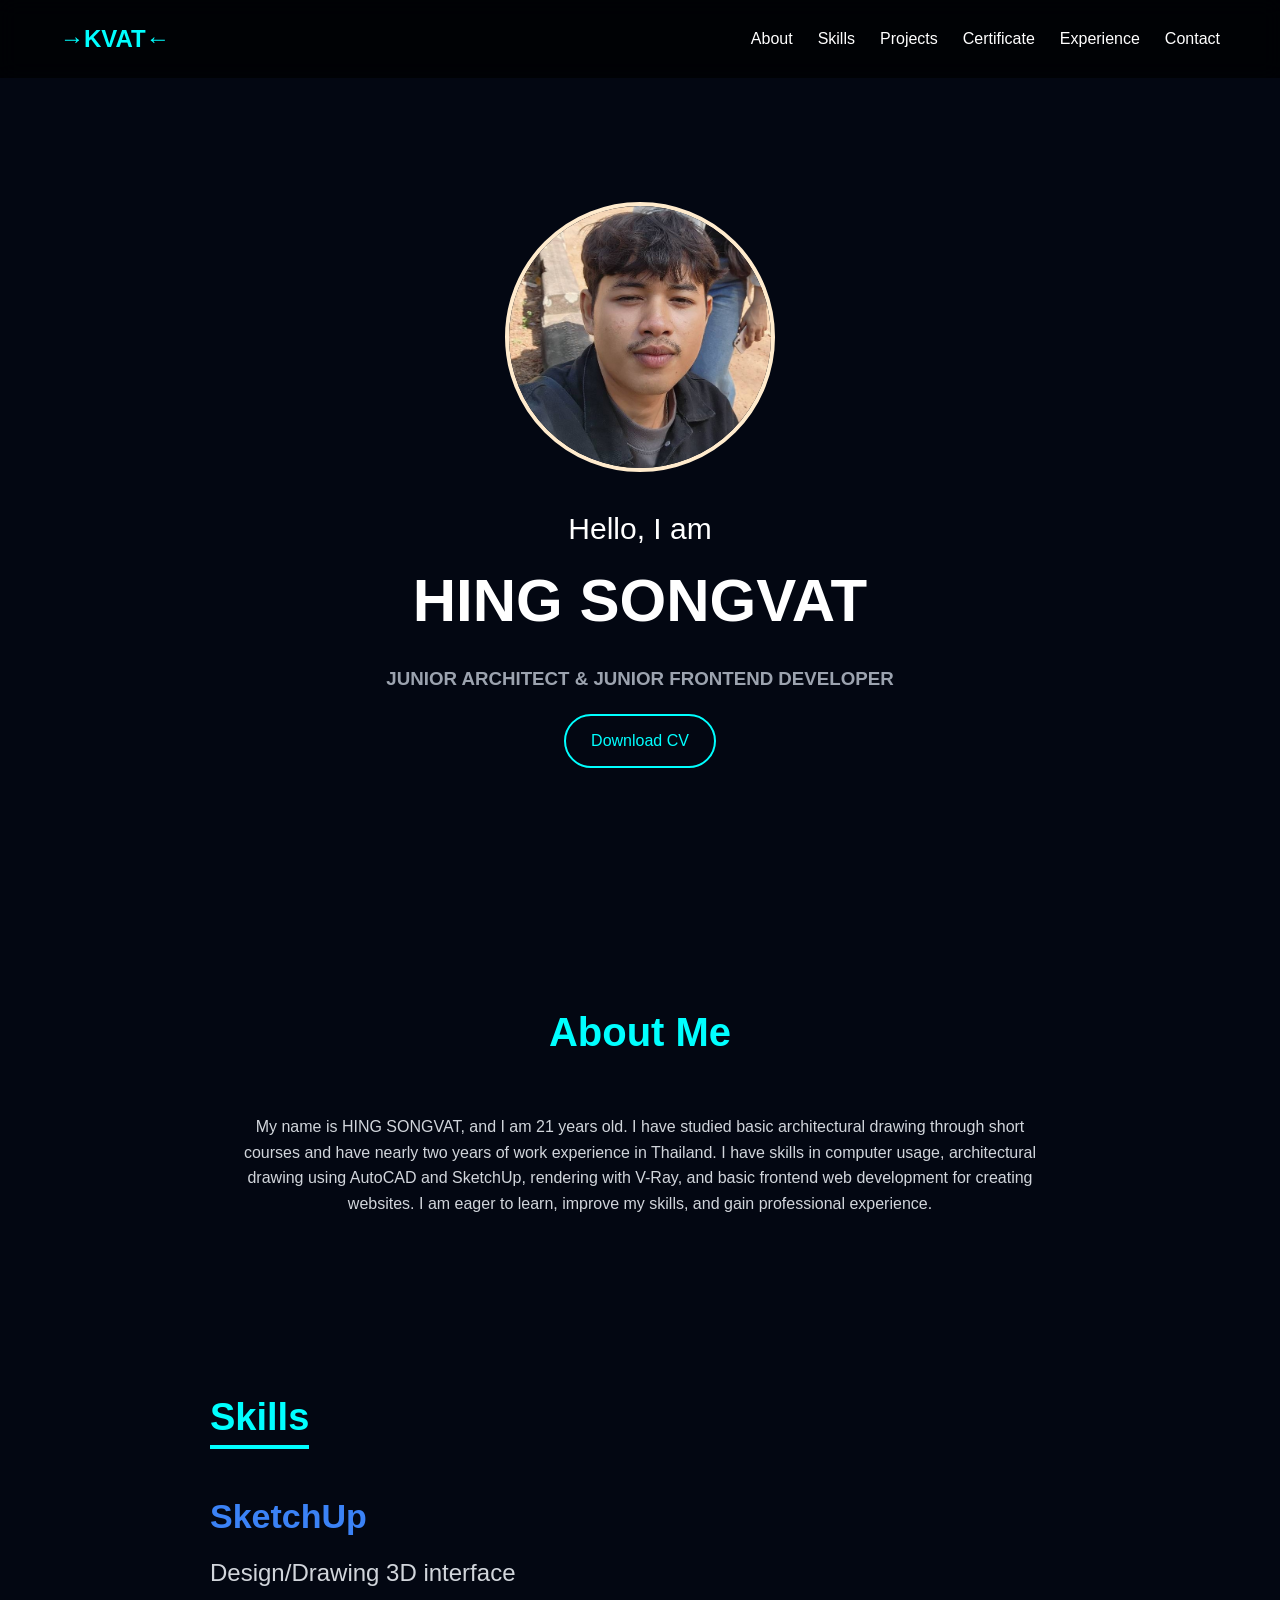
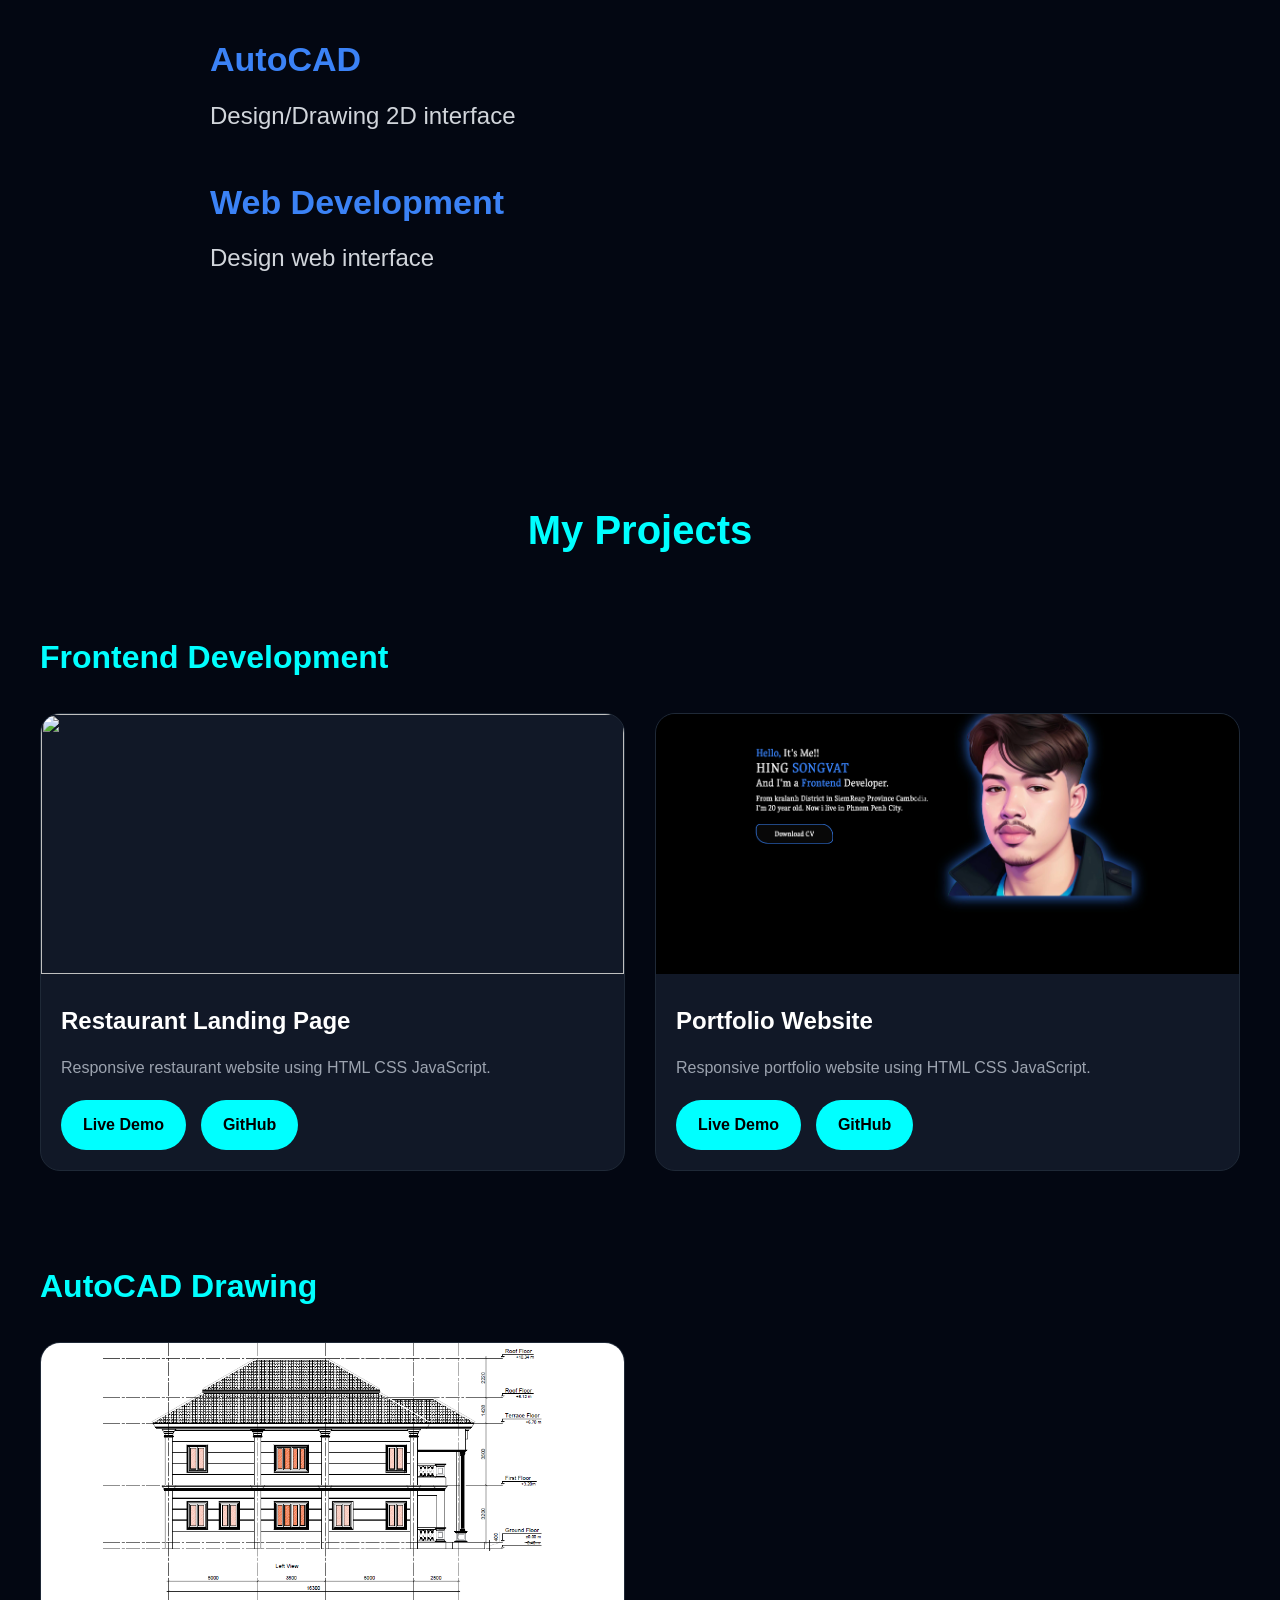
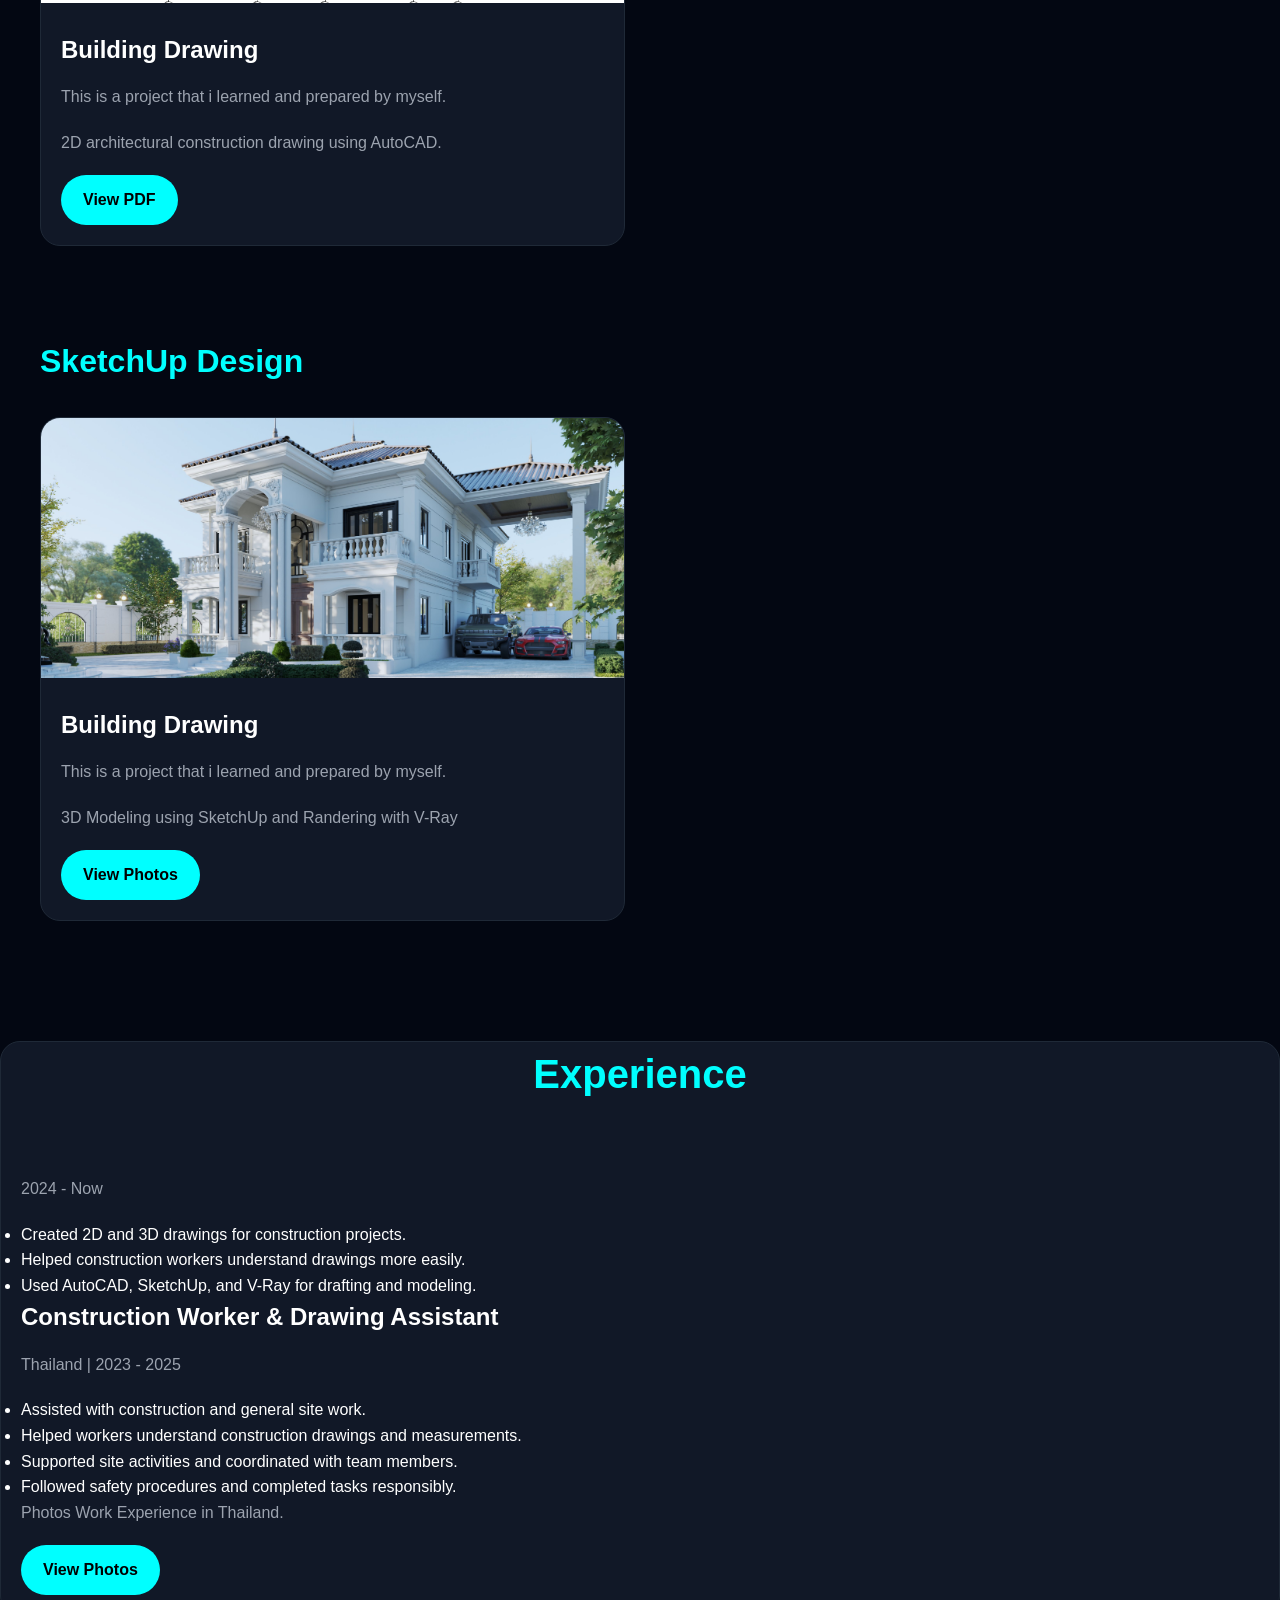
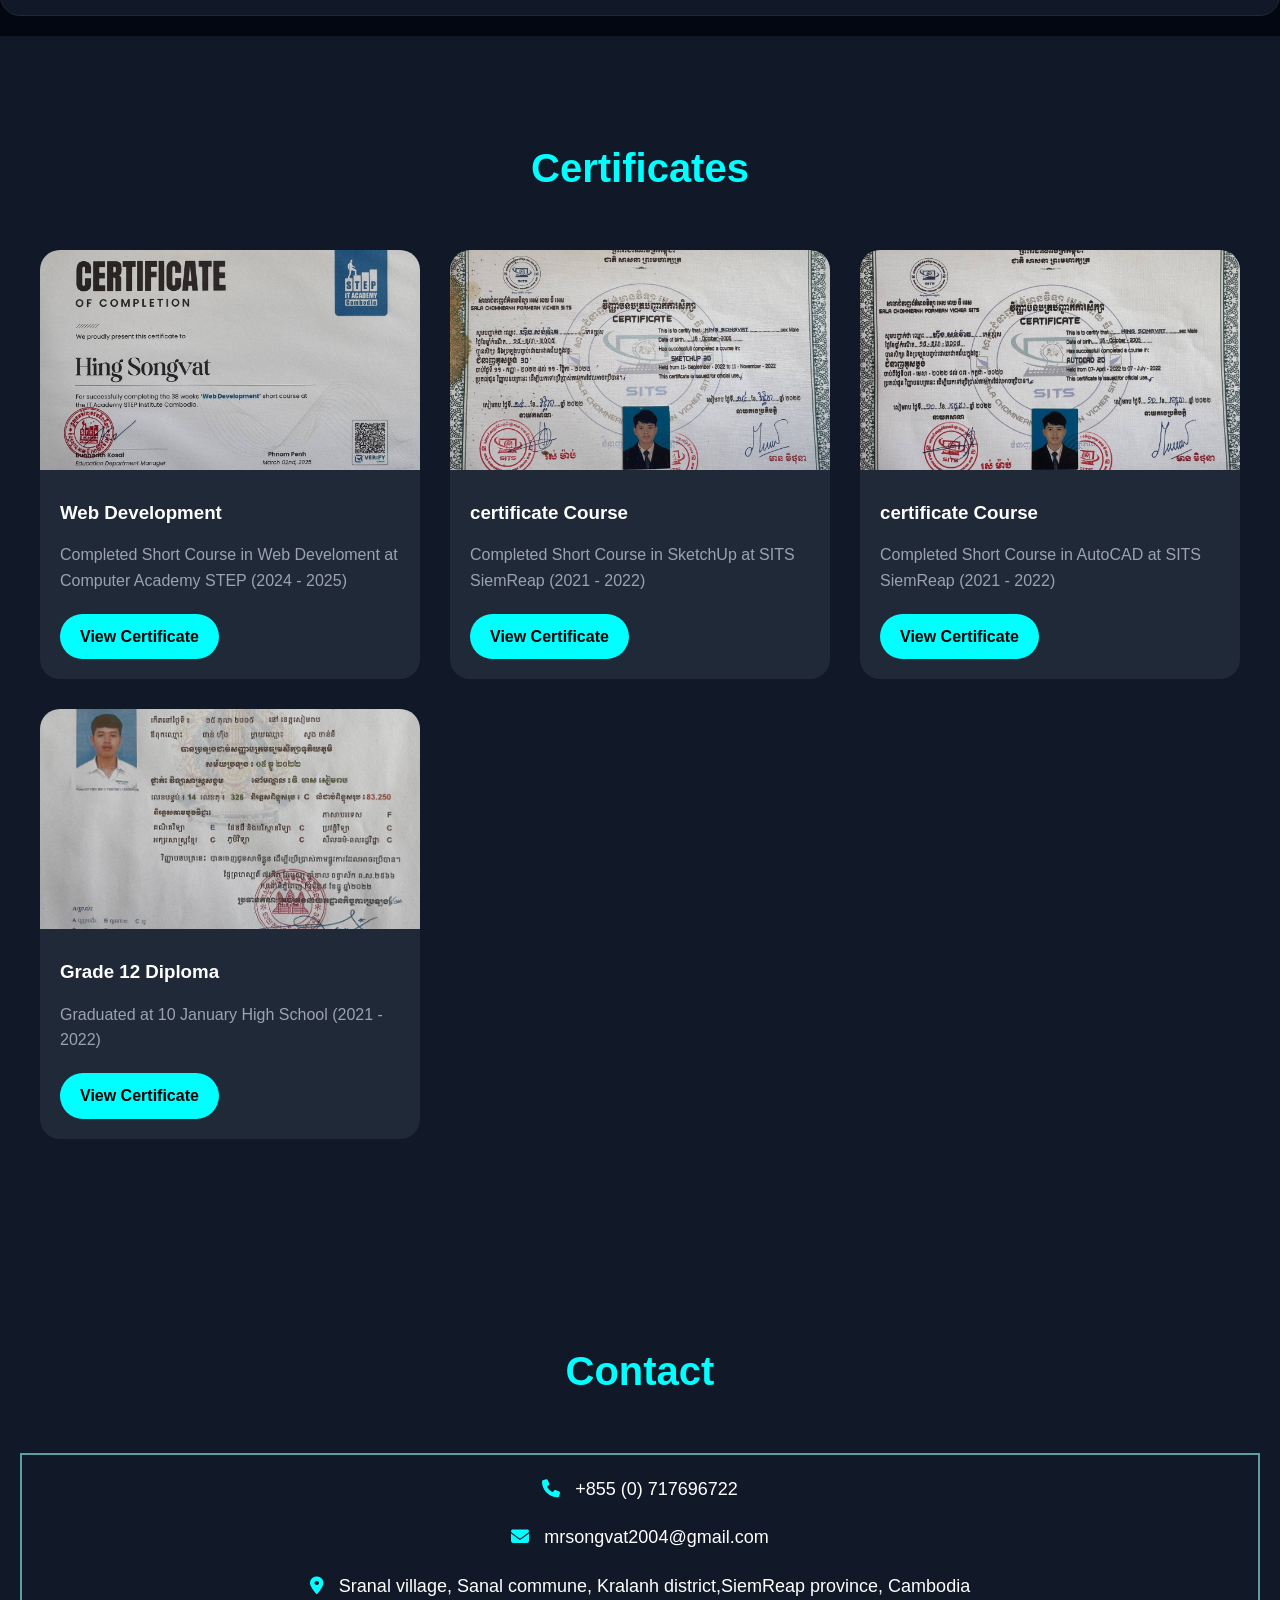
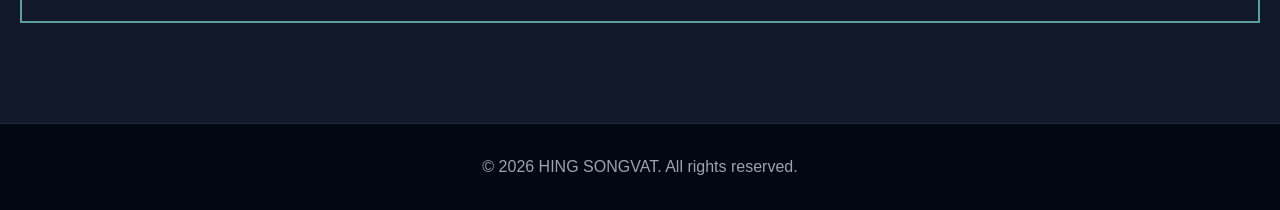
==== index.html @ 2767db0d "first commit" ====
<!DOCTYPE html>
<html lang="en">
  <head>
    <meta charset="UTF-8" />
    <meta name="viewport" content="width=device-width, initial-scale=1.0" />

    <title>HING SONGVAT Portfolio</title>

    <link rel="stylesheet" href="style.css" />

    <link
      rel="stylesheet"
      href="https://cdnjs.cloudflare.com/ajax/libs/font-awesome/6.5.1/css/all.min.css"
    />
    <link
      rel="stylesheet"
      href="https://cdnjs.cloudflare.com/ajax/libs/font-awesome/6.5.1/css/all.min.css"
    />
  </head>

  <body>
    <!-- Navbar -->
    <header>
      <nav class="navbar">
        <!-- Logo -->
        <h2 class="logo">→KVAT←</h2>

        <!-- Hamburger -->
        <div class="menu-toggle" id="menu-toggle">
          <i class="fa-solid fa-bars"></i>
        </div>

        <!-- Nav Links -->
        <ul class="nav-links" id="nav-links">
          <li><a href="#about">About</a></li>

          <li><a href="#skills">Skills</a></li>

          <li><a href="#projects">Projects</a></li>

          <li><a href="#certificate">Certificate</a></li>

          <li><a href="#Experience">Experience</a></li>

          <li><a href="#contact">Contact</a></li>
        </ul>
      </nav>
    </header>

    <!-- Hero -->
    <section class="hero">
      <div class="hero-content">
        <img src="./image/profile.jpg" alt="profile" class="profile-img" />
        <h4>Hello, I am</h4>
        <h1>HING SONGVAT</h1>

        <h3>JUNIOR ARCHITECT & JUNIOR FRONTEND DEVELOPER</h3>

        <div class="hero-btns">
          <a href="cv.html" class="btn-outline">Download CV</a>
        </div>
      </div>
    </section>

    <!-- About -->
    <section id="about" class="section">
      <h2 class="section-title">About Me</h2>

      <div class="about-content">
        <p>
          My name is HING SONGVAT, and I am 21 years old. I have studied basic
          architectural drawing through short courses and have nearly two years
          of work experience in Thailand. I have skills in computer usage,
          architectural drawing using AutoCAD and SketchUp, rendering with
          V-Ray, and basic frontend web development for creating websites. I am
          eager to learn, improve my skills, and gain professional experience.
        </p>
      </div>
    </section>

    <!-- ========================= -->
    <!-- SKILLS -->
    <!-- ========================= -->

    <!-- ========================= -->
    <!-- ABOUT TABS -->
    <!-- ========================= -->

    <section class="about-section" id="skills">
      <div class="tabs">
        <button class="tab-btn active">Skills</button>
      </div>

      <!-- CONTENT -->
      <div class="tab-content">
        <!-- Skill Item -->
        <div class="info-box">
          <h3>SketchUp</h3>

          <p>Design/Drawing 3D interface</p>
        </div>

        <!-- Skill Item -->
        <div class="info-box">
          <h3>AutoCAD</h3>

          <p>Design/Drawing 2D interface</p>
        </div>
        <!-- Skill Item -->
        <div class="info-box">
          <h3>Web Development</h3>

          <p>Design web interface</p>
        </div>
      </div>
    </section>
    <!-- ========================= -->
    <!-- PROJECTS SECTION -->
    <!-- ========================= -->

    <section id="projects" class="section">
      <h2 class="section-title">My Projects</h2>

      <!-- ================= FRONTEND ================= -->

      <h3 class="project-category">Frontend Development</h3>

      <div class="projects-grid">
        <!-- Project -->
        <div class="project-card">
          <img src="/image/restoran.png" alt="" class="main-project-image" />

          <div class="project-content">
            <h4>Restaurant Landing Page</h4>

            <p>Responsive restaurant website using HTML CSS JavaScript.</p>

            <div class="project-links">
              <a href="pdf/Restoran_project.pdf"> Live Demo </a>

              <a href="https://songvathing.github.io/restoran-project/">
                GitHub
              </a>
            </div>
          </div>
        </div>

        <!-- Project -->
        <div class="project-card">
          <img
            src="/image/portfolio_project.png"
            alt=""
            class="main-project-image"
          />

          <div class="project-content">
            <h4>Portfolio Website</h4>

            <p>Responsive portfolio website using HTML CSS JavaScript.</p>

            <div class="project-links">
              <a href="/pdf/portfolio_project.pdf"> Live Demo </a>

              <a href="https://songvathing.github.io/hingsongvat-info/">
                GitHub
              </a>
            </div>
          </div>
        </div>
      </div>

      <!-- ================= AUTOCAD ================= -->

      <h3 class="project-category">AutoCAD Drawing</h3>

      <div class="projects-grid">
        <div class="project-card">
          <img src="/image/villa.png" alt="" class="main-project-image" />

          <div class="project-content">
            <h4>Building Drawing</h4>
            <p>This is a project that i learned and prepared by myself.</p>
            <p>2D architectural construction drawing using AutoCAD.</p>

            <div class="project-links">
              <a href="/pdf/lessonVilla2024.pdf" target="_blank"> View PDF </a>
            </div>
          </div>
        </div>
      </div>

      <!-- ================= SKETCHUP ================= -->
      <h3 class="project-category">SketchUp Design</h3>
      <div class="projects-grid">
        <div class="project-card">
          <img src="/image/view_1.jpg" alt="" class="main-project-image" />

          <div class="project-content">
            <h4>Building Drawing</h4>
            <p>This is a project that i learned and prepared by myself.</p>
            <p>3D Modeling using SketchUp and Randering with V-Ray</p>

            <div class="project-links">
              <a href="/image-rander.html" target="_blank"> View Photos</a>
            </div>
          </div>
        </div>
      </div>
    </section>
    <!-- ========================= -->
    <!-- SKETCHUP -->
    <!-- ========================= -->

    <div class="project-card" id="Experience">
      <h2 class="section-title">Experience</h2>
      <div class="project-content">
        <p>2024 - Now</p>
        <ul>
          <li>Created 2D and 3D drawings for construction projects.</li>
          <li>Helped construction workers understand drawings more easily.</li>
          <li>Used AutoCAD, SketchUp, and V-Ray for drafting and modeling.</li>
        </ul>
        <h4>Construction Worker & Drawing Assistant</h4>
        <p>Thailand | 2023 - 2025</p>
        <ul>
          <li>Assisted with construction and general site work.</li>
          <li>
            Helped workers understand construction drawings and measurements.
          </li>
          <li>Supported site activities and coordinated with team members.</li>
          <li>Followed safety procedures and completed tasks responsibly.</li>
        </ul>
        <p>Photos Work Experience in Thailand.</p>

        <div class="project-links">
          <a href="real-projects.html"> View Photos</a>
        </div>
      </div>
    </div>

    <section id="certificate" class="section dark">
      <h2 class="section-title">Certificates</h2>

      <div class="certificate-grid">
        <!-- Card 1 -->
        <div class="certificate-card">
          <img src="/certificate/cer2.jpg" alt="certificate" />

          <div class="certificate-content">
            <h3>Web Development</h3>

            <p>
              Completed Short Course in Web Develoment at Computer Academy STEP
              (2024 - 2025)
            </p>

            <a href="/certificate/cer2.jpg" target="_blank">
              View Certificate
            </a>
          </div>
        </div>

        <!-- Card 2 -->
        <div class="certificate-card">
          <img src="/certificate/cer1.jpg" alt="certificate" />

          <div class="certificate-content">
            <h3>certificate Course</h3>

            <p>
              Completed Short Course in SketchUp at SITS SiemReap (2021 - 2022)
            </p>

            <a href="/certificate/cer1.jpg" target="_blank">
              View Certificate
            </a>
          </div>
        </div>

        <!-- Card 3 -->
        <div class="certificate-card">
          <img src="certificate/cer4.jpg" alt="certificate" />

          <div class="certificate-content">
            <h3>certificate Course</h3>

            <p>
              Completed Short Course in AutoCAD at SITS SiemReap (2021 - 2022)
            </p>

            <a href="/certificate/cer4.jpg" target="_blank">
              View Certificate
            </a>
          </div>
        </div>

        <!-- Card 4 -->
        <div class="certificate-card">
          <img src="certificate/cer3.jpg" alt="certificate" />

          <div class="certificate-content">
            <h3>Grade 12 Diploma</h3>

            <p>Graduated at 10 January High School (2021 - 2022)</p>

            <a href="/certificate/cer3.jpg" target="_blank">
              View Certificate
            </a>
          </div>
        </div>
      </div>
    </section>

    <!-- Contact -->
    <section id="contact" class="section dark">
      <h2 class="section-title">Contact</h2>

      <div class="contact-content">
        <p>
          <i class="fa-solid fa-phone"></i>
          +855 (0) 717696722
        </p>

        <p>
          <i class="fa-solid fa-envelope"></i>
          mrsongvat2004@gmail.com
        </p>

        <p>
          <i class="fa-solid fa-location-dot"></i>
          Sranal village, Sanal commune, Kralanh district,SiemReap province,
          Cambodia
        </p>
      </div>
    </section>

    <!-- Footer -->
    <footer>
      <p>© 2026 HING SONGVAT. All rights reserved.</p>
    </footer>

    <script>
      const menuToggle = document.getElementById("menu-toggle");

      const navLinks = document.getElementById("nav-links");

      menuToggle.addEventListener("click", () => {
        navLinks.classList.toggle("active");
      });
    </script>
  </body>
</html>
---- style.css ----
* {
  margin: 0;
  padding: 0;
  box-sizing: border-box;
}

body {
  background: #030712;
  color: white;
  font-family: Arial, sans-serif;
  line-height: 1.6;
}

/* Navbar */
header {
  position: fixed;
  width: 100%;
  top: 0;
  background: rgba(0, 0, 0, 0.7);
  backdrop-filter: blur(10px);
  z-index: 1000;
}

.navbar {
  max-width: 1200px;
  margin: auto;
  padding: 20px;
  display: flex;
  justify-content: space-between;
  align-items: center;
}


/* ========================= */
/* MOBILE NAVBAR */
/* ========================= */

/* Hamburger */
.menu-toggle {
  display: none;
  font-size: 32px;
  cursor: pointer;
  color: white;
}

/* ========================= */
/* MOBILE NAVBAR */
/* ========================= */

.menu-toggle {
  display: none;
  font-size: 35px;
  color: white;
  cursor: pointer;
}






.logo {
  color: cyan;
}

.nav-links {
  display: flex;
  gap: 25px;
  list-style: none;
}

.nav-links a {
  text-decoration: none;
  color: white;
  transition: 0.3s;
}

.nav-links a:hover {
  color: cyan;
}

/* Hero */
.hero {
  min-height: 100vh;
  display: flex;
  justify-content: center;
  align-items: center;
  text-align: center;
  padding: 120px 20px 50px;
}

.hero-content {
  max-width: 700px;
}

.profile-img {
  width: 270px;
  height: 270px;
  border-radius: 50%;
  object-fit: cover;
  border: 4px solid blanchedalmond;
  margin-bottom: 25px;
}

.hero h1 {
  font-size: 60px;
  margin-bottom: 15px;
}

.hero h3 {
  color: #9ca3af;
  margin-bottom: 20px;
}
.hero h4 {
  font-size: 30px;
  font-weight: 400;
}
.hero p {
  color: #d1d5db;
  margin-bottom: 30px;
}

/* Buttons */
.hero-btns {
  display: flex;
  justify-content: center;
  gap: 15px;
  flex-wrap: wrap;
}

.btn,
.btn-outline {
  padding: 12px 25px;
  border-radius: 30px;
  text-decoration: none;
  transition: 0.3s;
}

.btn {
  background: cyan;
  color: black;
}

.btn:hover {
  background: #00bcd4;
}

.btn-outline {
  border: 2px solid cyan;
  color: cyan;
}

.btn-outline:hover {
  background: cyan;
  color: black;
}

/* Sections */
.section {
  padding: 100px 20px;
}

.dark {
  background: #111827;
}

.section-title {
  text-align: center;
  font-size: 40px;
  margin-bottom: 50px;
  color: cyan;
}

/* About */
.about-content {
  max-width: 800px;
  margin: auto;
  text-align: center;
  color: #d1d5db;
}

/* ========================= */
/* ABOUT SECTION */
/* ========================= */

.about-section {
  max-width: 900px;
  margin: auto;
  padding: 80px 20px;
}

/* TABS */
.tabs {
  display: flex;
  gap: 50px;
  margin-bottom: 50px;
  flex-wrap: wrap;
}

.tab-btn {
  background: transparent;
  border: none;
  color: white;
  font-size: 38px;
  font-weight: bold;
  cursor: pointer;
  position: relative;
  transition: 0.3s;
}

/* ACTIVE LINE */
.tab-btn::after {
  content: "";
  position: absolute;
  left: 0;
  bottom: -10px;
  width: 0;
  height: 4px;
  background: cyan;
  transition: 0.3s;
}

.tab-btn:hover::after,
.tab-btn.active::after {
  width: 100%;
}

/* ACTIVE COLOR */
.tab-btn.active {
  color: cyan;
}

/* CONTENT */
.info-box {
  margin-bottom: 40px;
}

.info-box h3 {
  color: #3b82f6;
  font-size: 34px;
  margin-bottom: 10px;
}

.info-box p {
  color: #d1d5db;
  font-size: 24px;
  line-height: 1.6;
}

/* RESPONSIVE */
@media(max-width:768px) {

  .tabs {
    gap: 20px;
  }

  .tab-btn {
    font-size: 24px;
  }

  .info-box h3 {
    font-size: 24px;
  }

  .info-box p {
    font-size: 18px;
  }

}
/* ========================= */
/* ========================= */
/* PROJECTS */
/* ========================= */

.project-category {
  max-width: 1200px;
  margin: 70px auto 30px;
  font-size: 32px;
  color: cyan;
}

.projects-grid {
  max-width: 1200px;
  margin: auto;
  display: grid;
  grid-template-columns: repeat(2, 1fr);
  gap: 30px;
}

/* CARD */
.project-card {
  background: #111827;
  border-radius: 20px;
  overflow: hidden;
  border: 1px solid #1f2937;

  margin-bottom: 20px;
  transition: 0.3s;
}

.project-card:hover {
  transform: translateY(-10px);
  border-color: cyan;
}

/* IMAGE */
.main-project-image {
  width: 100%;
  height: 260px;
  object-fit: cover;
}

/* CONTENT */
.project-content {
  padding: 20px;
}

.project-content h4 {
  font-size: 24px;
  margin-bottom: 15px;
}

.project-content p {
  color: #9ca3af;
  margin-bottom: 20px;
  line-height: 1.6;
}

/* LINKS */
.project-links {
  display: flex;
  gap: 15px;
  flex-wrap: wrap;
}

.project-links a {
  text-decoration: none;
  background: cyan;
  color: black;
  padding: 12px 22px;
  border-radius: 30px;
  font-weight: bold;
  transition: 0.3s;
}

.project-links a:hover {
  background: #00bcd4;
}

/* ========================= */

/* ========================= */
/* SKETCHUP WRAPPER */
/* ========================= */

.sketchup-wrapper {
  max-width: 1200px;
  margin: auto;
  background: #111827;
  border-radius: 20px;
  overflow: hidden;
  border: 1px solid #1f2937;
}

.sketchup-cover {
  width: 100%;
  height: 400px;
  object-fit: cover;
}

.sketchup-content {
  padding: 30px;
}

.sketchup-content h4 {
  font-size: 32px;
  margin-bottom: 15px;
}

.sketchup-content p {
  color: #9ca3af;
  margin-bottom: 25px;
}

.view-folder-btn {
  display: inline-block;
  background: cyan;
  color: black;
  padding: 14px 28px;
  border-radius: 30px;
  text-decoration: none;
  font-weight: bold;
}

.view-folder-btn:hover {
  background: #00bcd4;
}

/* ========================= */
/* IMAGE GALLERY */
/* ========================= */

.gallery-text {
  text-align: center;
  color: #9ca3af;
  margin-bottom: 40px;
}

.image-gallery {
  max-width: 1200px;
  margin: auto;
  display: grid;
  grid-template-columns: repeat(3, 1fr);
  gap: 20px;
}

.image-gallery img {
  width: 100%;
  height: 260px;
  object-fit: cover;
  border-radius: 20px;
  transition: 0.3s;
  cursor: pointer;
}

.image-gallery img:hover {
  transform: scale(1.03);
}

/* BACK BUTTON */
.back-home {
  text-align: center;
  margin-top: 50px;
}

.back-home a {
  text-decoration: none;
  background: cyan;
  color: black;
  padding: 14px 28px;
  border-radius: 30px;
  font-weight: bold;
}


/* RESPONSIVE */
@media (max-width: 768px) {
  .image-gallery {
    grid-template-columns: 1fr;
  }
}
/* ========================= */
/* RESPONSIVE */
/* ========================= */

@media (max-width: 768px) {
  .projects-grid {
    grid-template-columns: 1fr;
  }

  .project-category {
    font-size: 26px;
  }

  .main-project-image {
    height: 220px;
  }

  .scroll-gallery img {
    width: 300px;
    height: 200px;
  }
}
/* ========================= */
/* RESPONSIVE */
/* ========================= */

@media (max-width: 768px) {
  .projects-grid {
    grid-template-columns: 1fr;
  }

  .project-category {
    font-size: 26px;
  }

  .main-project-image {
    height: 220px;
  }

  .project-gallery img {
    height: 140px;
  }
}

/* RESPONSIVE */
@media (max-width: 768px) {
  .projects-grid {
    grid-template-columns: 1fr;
  }

  .project-category {
    font-size: 26px;
  }
}

/* Contact */
.contact-content {
  text-align: center;
  border: 2px solid cadetblue;
}

.contact-content p {
  margin: 20px 0;
  font-size: 18px;
}

.contact-content i {
  color: cyan;
  margin-right: 10px;
}
/* Certificate */
.certificate-grid {
  max-width: 1200px;
  margin: auto;
  display: grid;
  grid-template-columns: repeat(3, 1fr);
  gap: 30px;
}

.certificate-card {
  background: #1f2937;
  border-radius: 20px;
  overflow: hidden;
  transition: 0.3s;
}

.certificate-card:hover {
  transform: translateY(-10px);
}

.certificate-card img {
  width: 100%;
  height: 220px;
  object-fit: cover;
}

.certificate-content {
  padding: 20px;
}

.certificate-content h3 {
  margin-bottom: 15px;
}

.certificate-content p {
  color: #9ca3af;
  margin-bottom: 20px;
}

.certificate-content a {
  display: inline-block;
  padding: 10px 20px;
  background: cyan;
  color: black;
  border-radius: 30px;
  text-decoration: none;
  font-weight: bold;
}

.certificate-content a:hover {
  background: #00bcd4;
}

/* Responsive */
@media (max-width: 768px) {
  .certificate-grid {
    grid-template-columns: 1fr;
  }
  
}

/* CV PAGE */
.cv-page {
  min-height: 100vh;
  display: flex;
  justify-content: center;
  align-items: center;
  background: #030712;
  padding: 20px;
}

.cv-container {
  background: #111827;
  padding: 50px;
  border-radius: 20px;
  text-align: center;
  max-width: 500px;
  width: 100%;
}

.cv-container h1 {
  font-size: 40px;
  margin-bottom: 20px;
  color: cyan;
}

.cv-container p {
  color: #d1d5db;
  margin-bottom: 30px;
}

.download-btn {
  display: inline-block;
  background: cyan;
  color: black;
  padding: 15px 30px;
  border-radius: 30px;
  text-decoration: none;
  font-weight: bold;
  transition: 0.3s;
}

.download-btn:hover {
  background: #00bcd4;
}

.back-btn {
  color: cyan;
  text-decoration: none;
}

/* Footer */
footer {
  text-align: center;
  padding: 30px;
  border-top: 1px solid #1f2937;
  color: #9ca3af;
}
/* MOBILE */
@media(max-width:768px) {

  .navbar {
    position: relative;
  }

  /* Hamburger */
  .menu-toggle {
    display: block;
  }

  /* Menu */
  .nav-links {

    position: absolute;

    top: 80px;
    left: 0;

    width: 100%;

    background: #111827;

    flex-direction: column;

    align-items: center;

    padding: 20px 0;

    display: none;
  }

  /* Show Menu */
  .nav-links.active {
    display: flex;
  }

  .nav-links li {
    margin: 15px 0;
  }
   .hero h1 {
    font-size: 38px;
  }

  .section-title {
    font-size: 32px;
  }

  .skills-grid,
  .projects-grid {
    grid-template-columns: 1fr;
  }

}
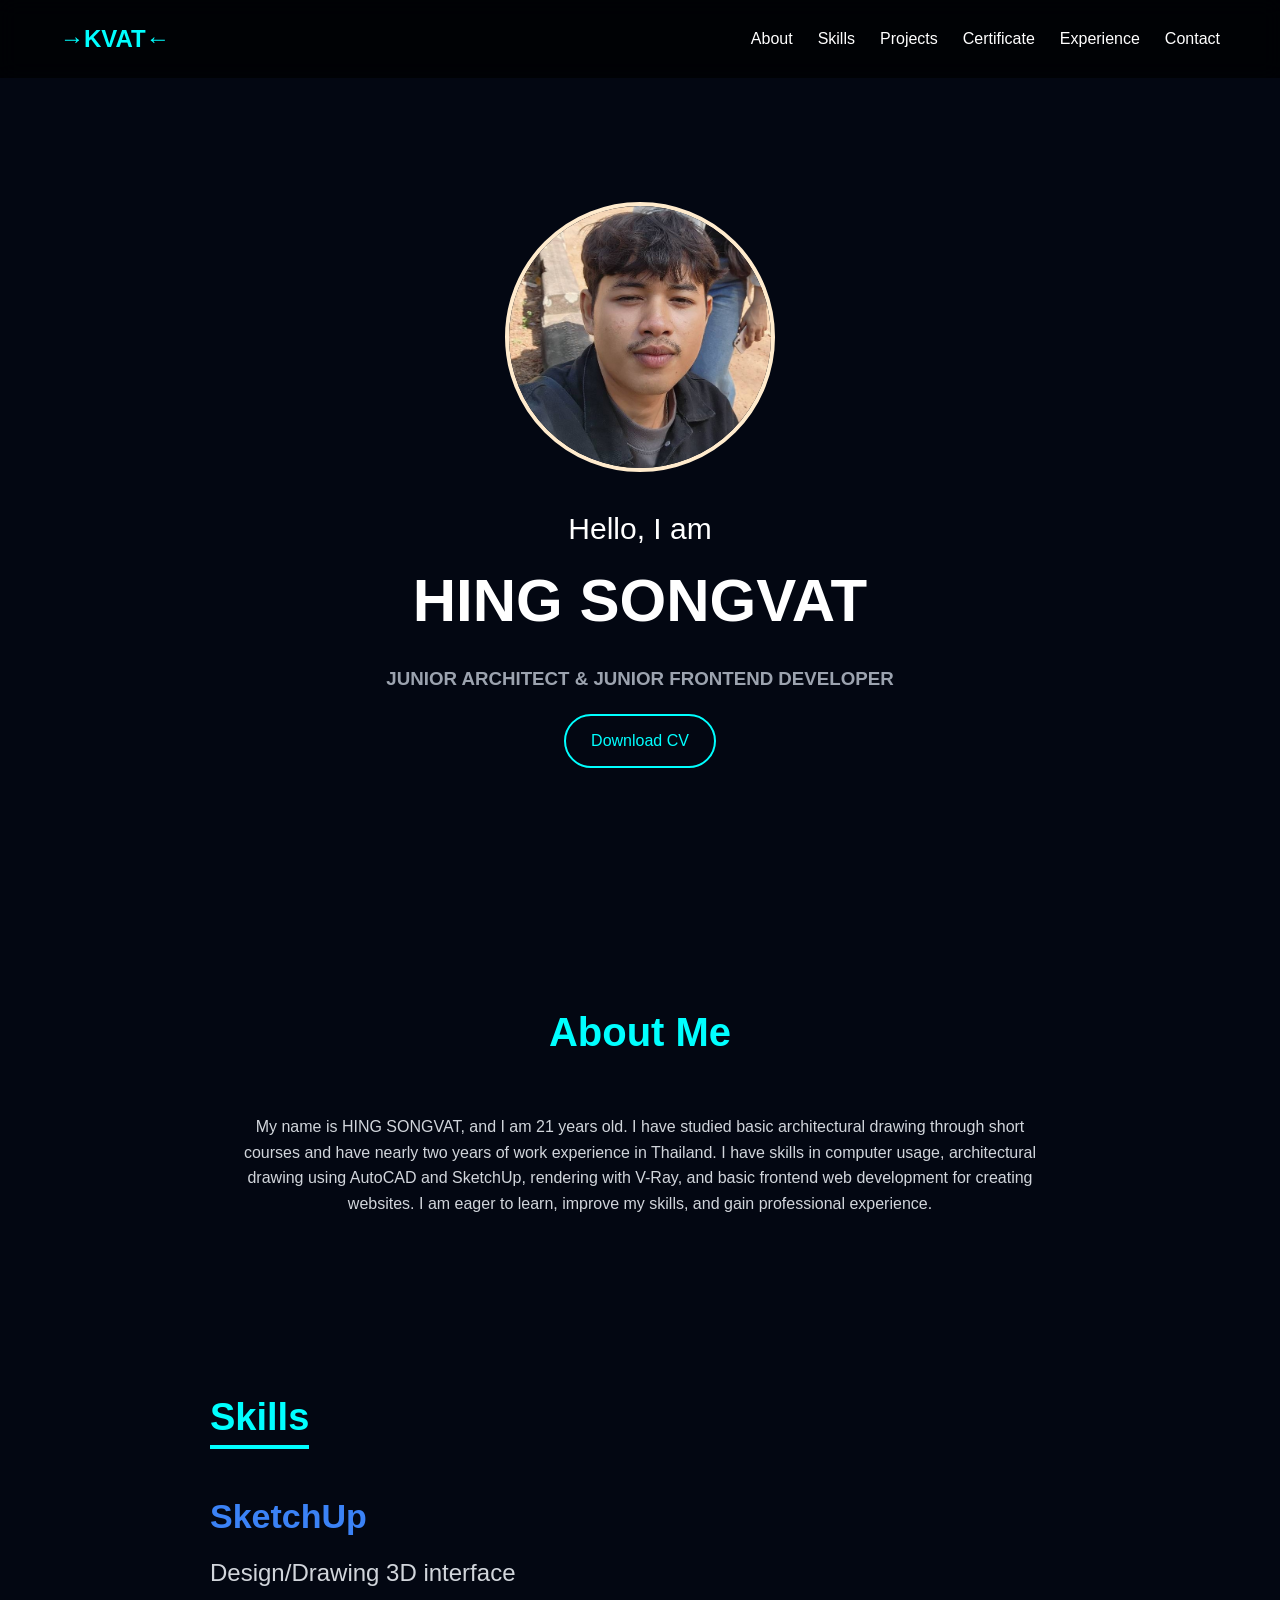
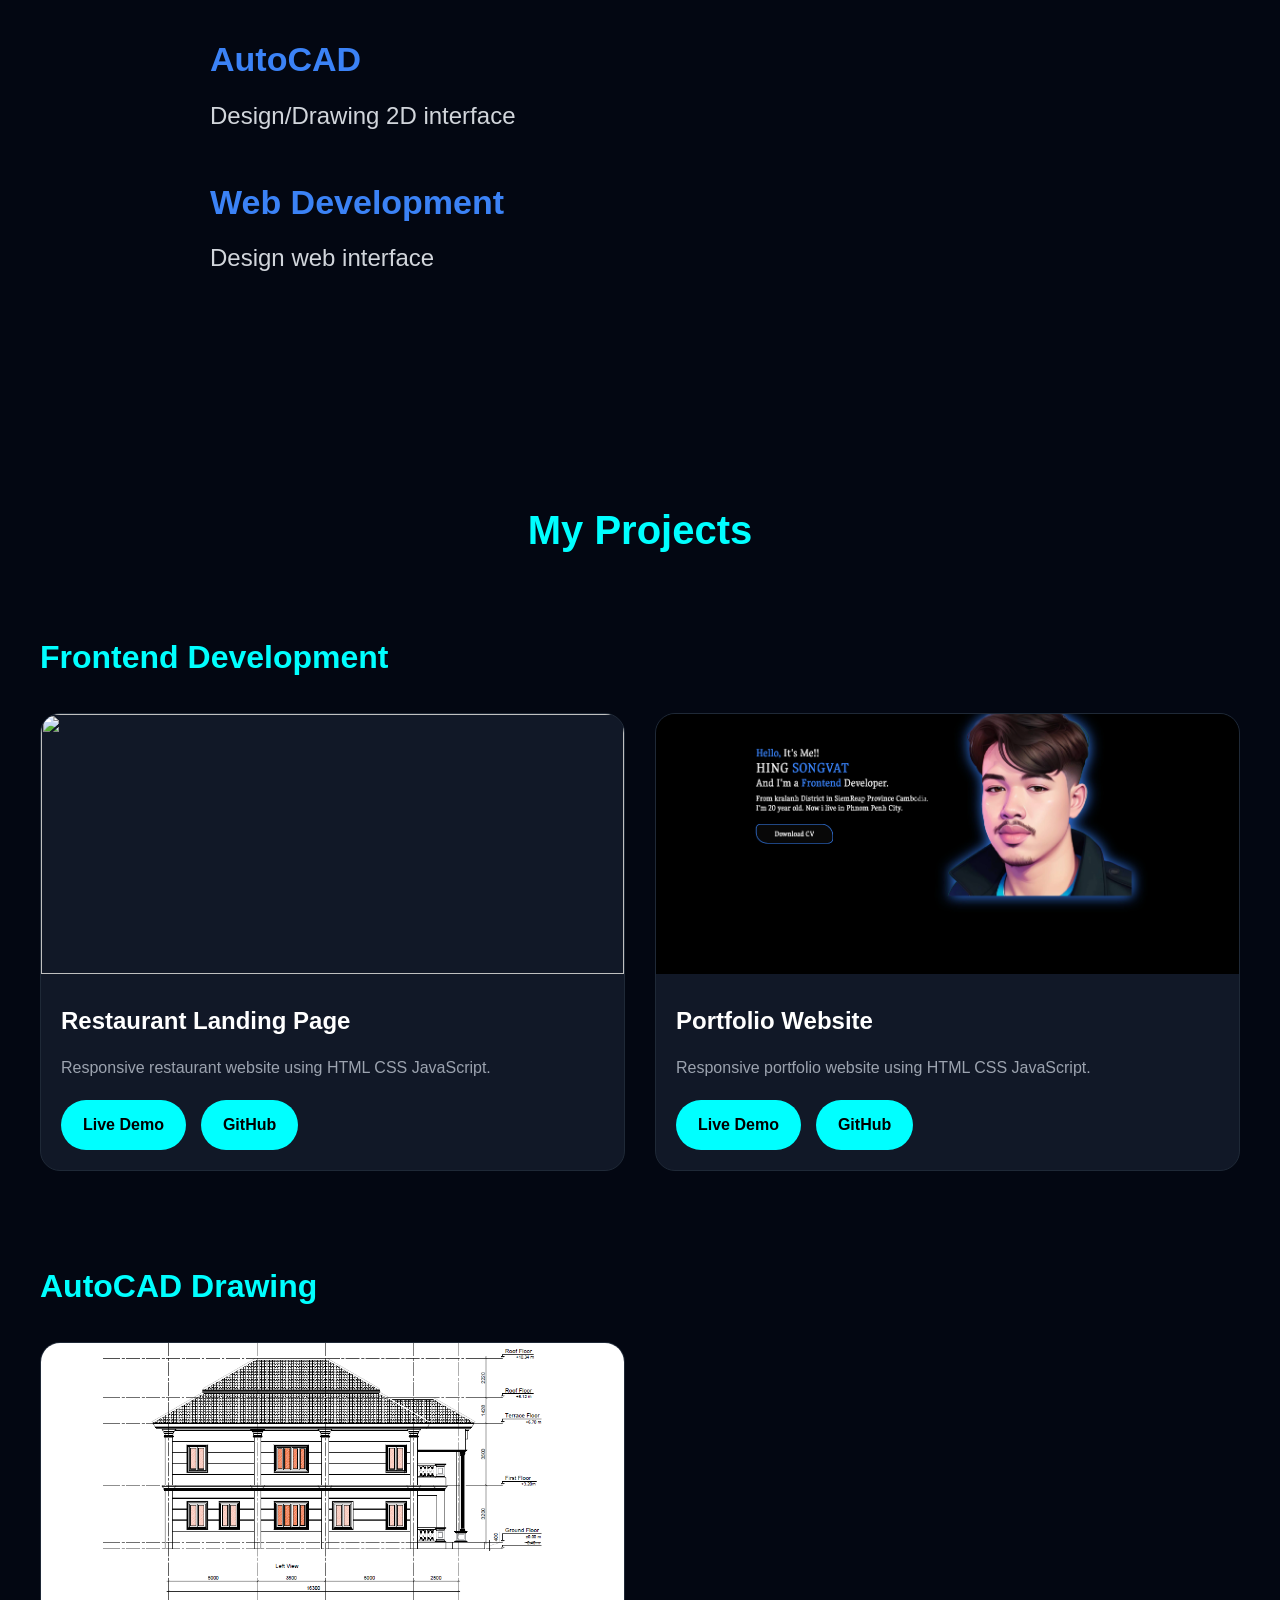
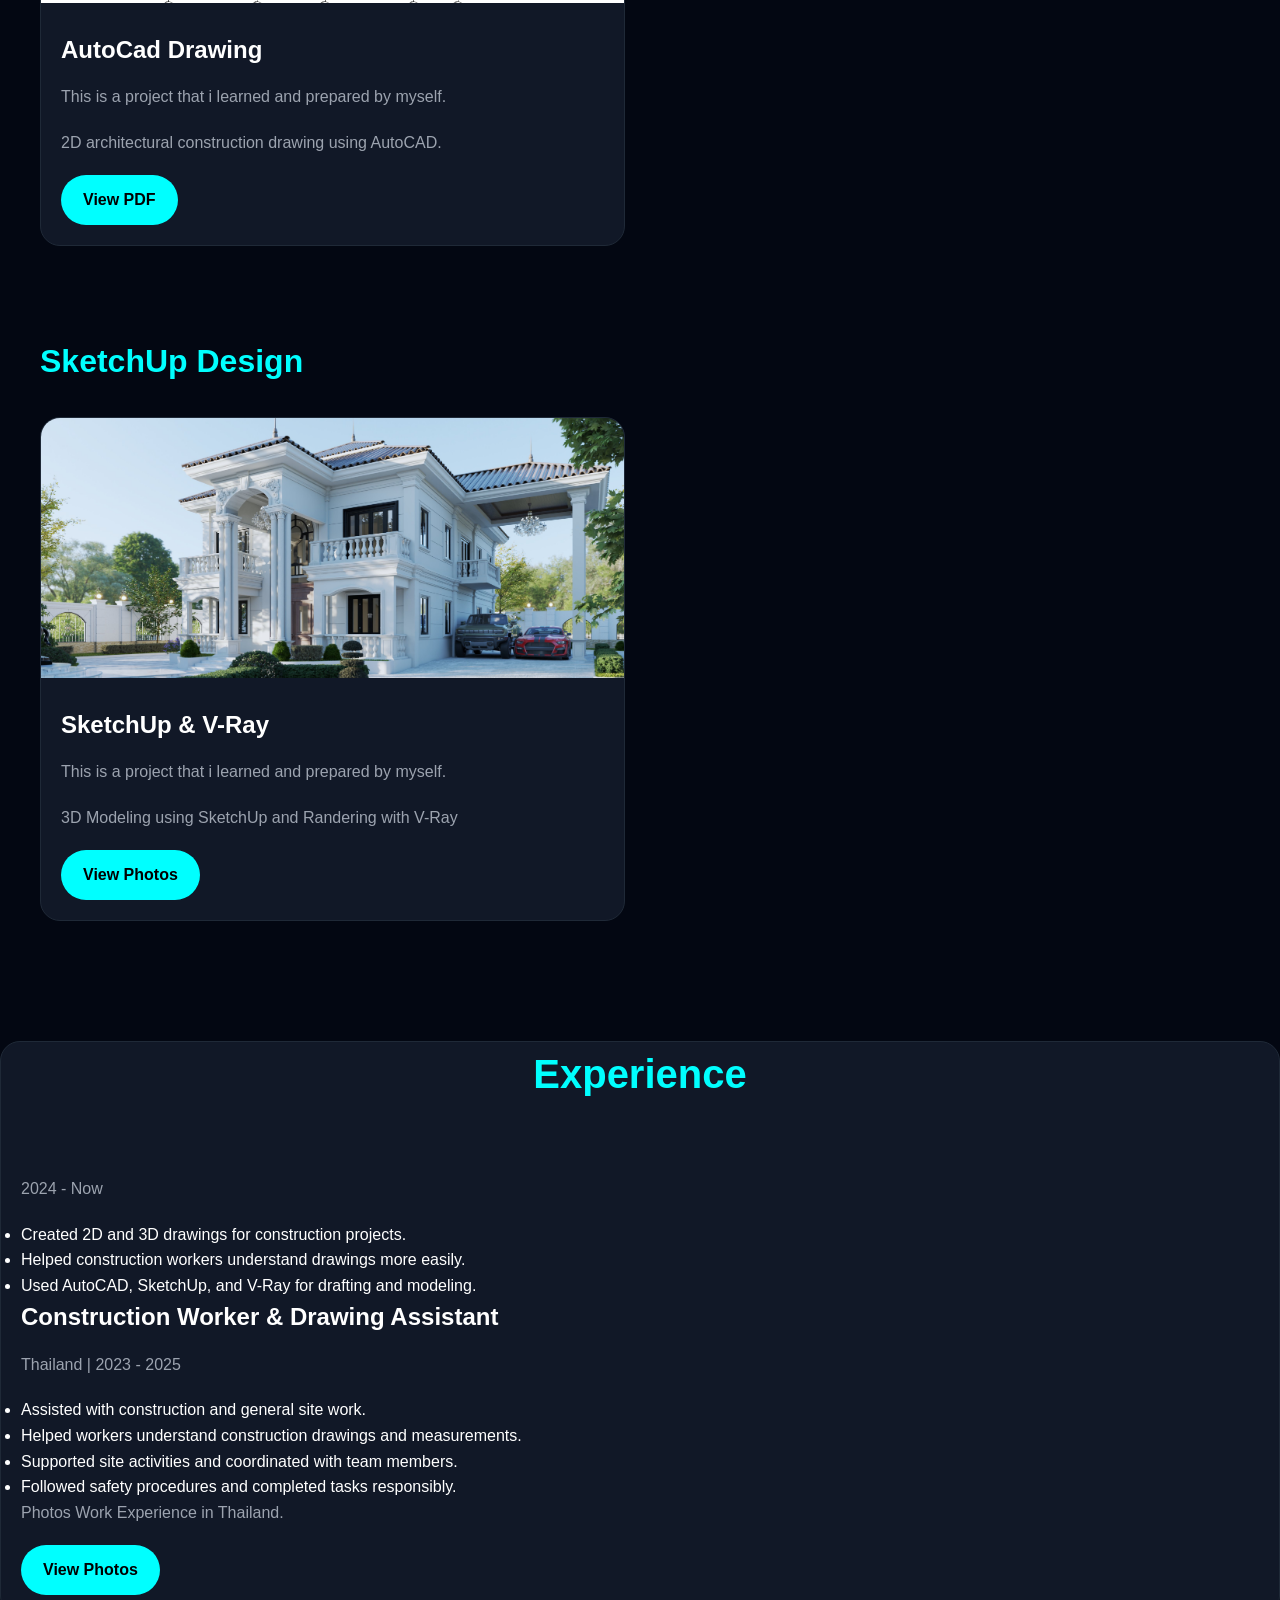
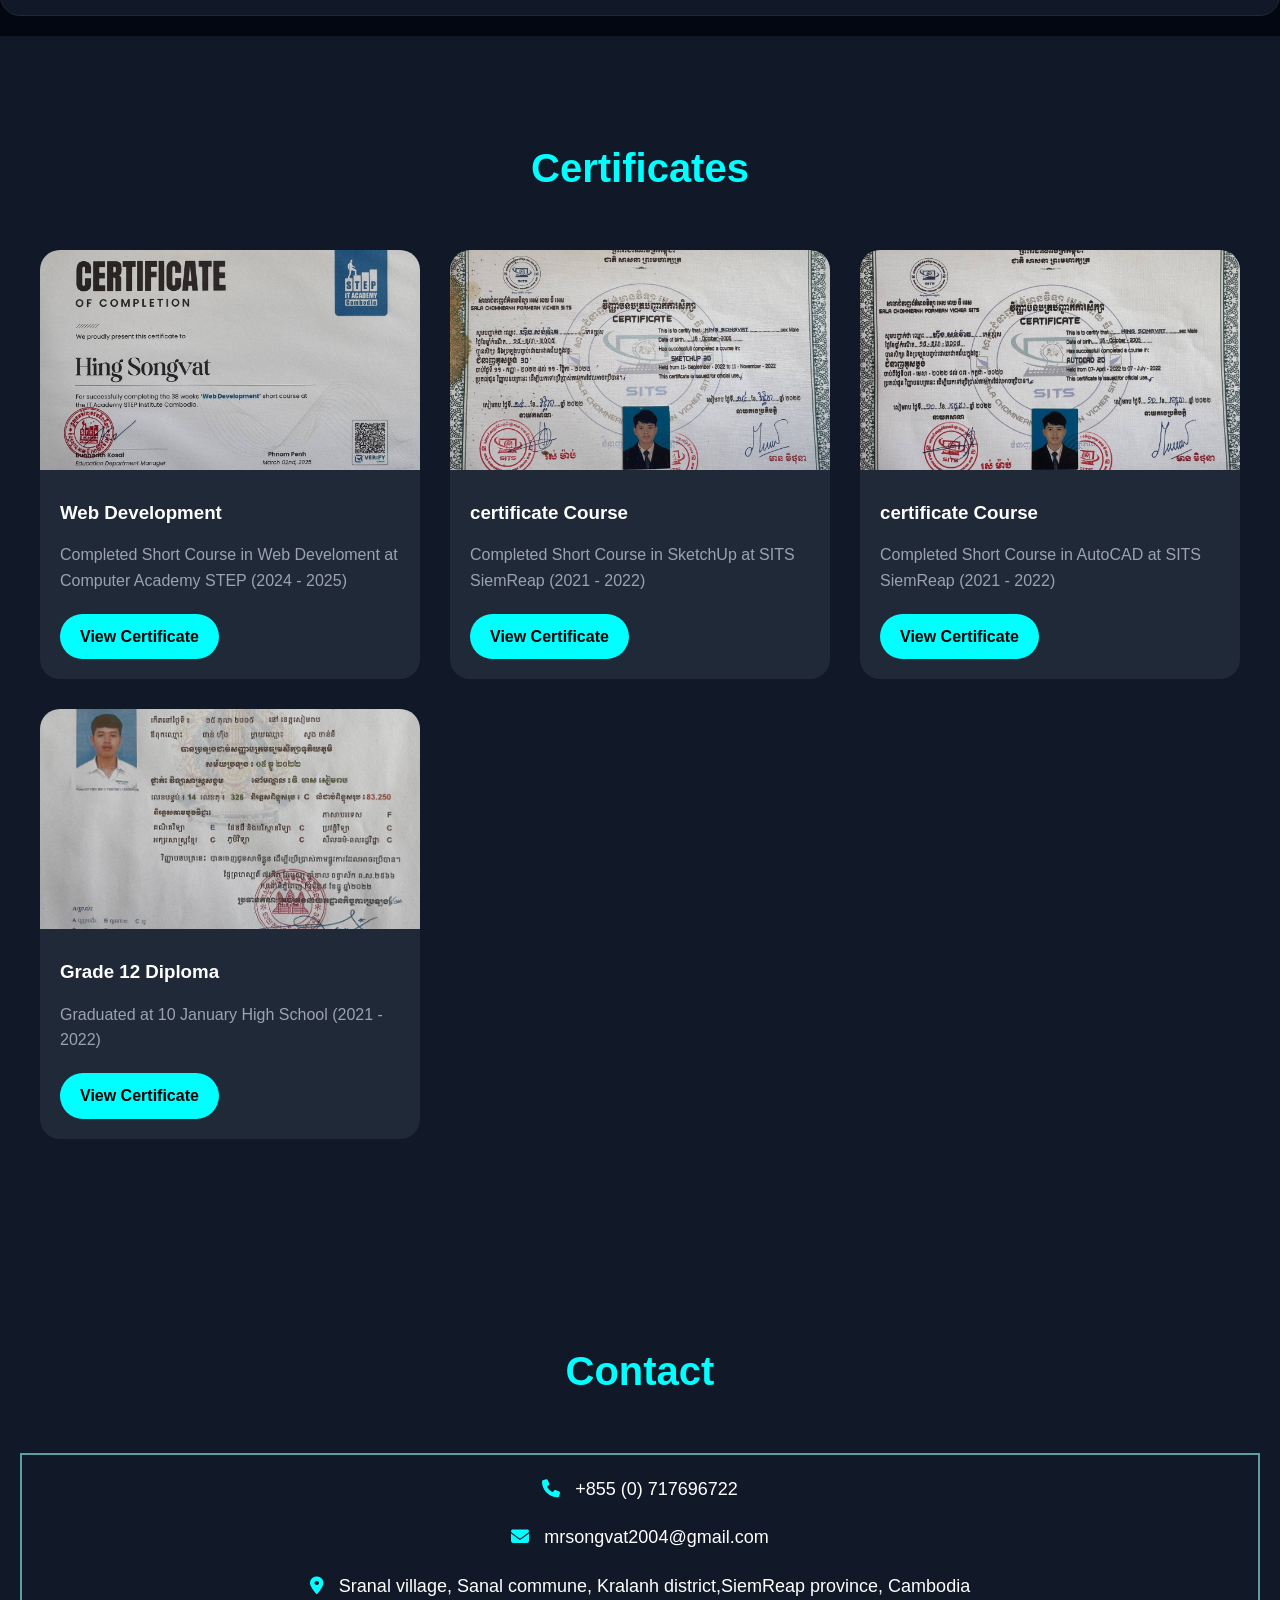
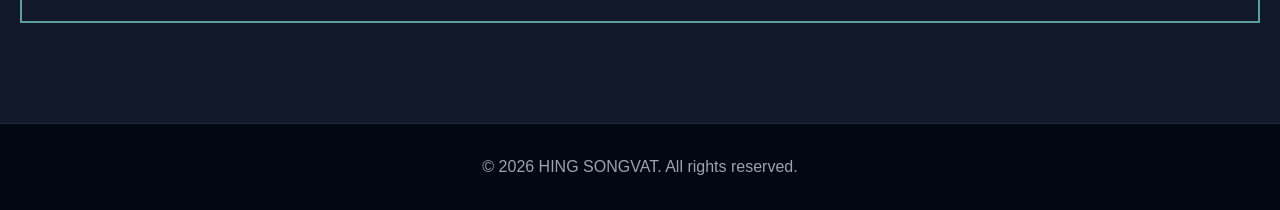
==== commit 3d74f8f8: "edited title" ====
--- a/index.html
+++ b/index.html
@@ -178,7 +178,7 @@
           <img src="/image/villa.png" alt="" class="main-project-image" />
 
           <div class="project-content">
-            <h4>Building Drawing</h4>
+            <h4>AutoCad Drawing</h4>
             <p>This is a project that i learned and prepared by myself.</p>
             <p>2D architectural construction drawing using AutoCAD.</p>
 
@@ -196,7 +196,7 @@
           <img src="/image/view_1.jpg" alt="" class="main-project-image" />
 
           <div class="project-content">
-            <h4>Building Drawing</h4>
+            <h4>SketchUp & V-Ray</h4>
             <p>This is a project that i learned and prepared by myself.</p>
             <p>3D Modeling using SketchUp and Randering with V-Ray</p>
 
@@ -333,6 +333,7 @@
         </p>
       </div>
     </section>
+    
 
     <!-- Footer -->
     <footer>
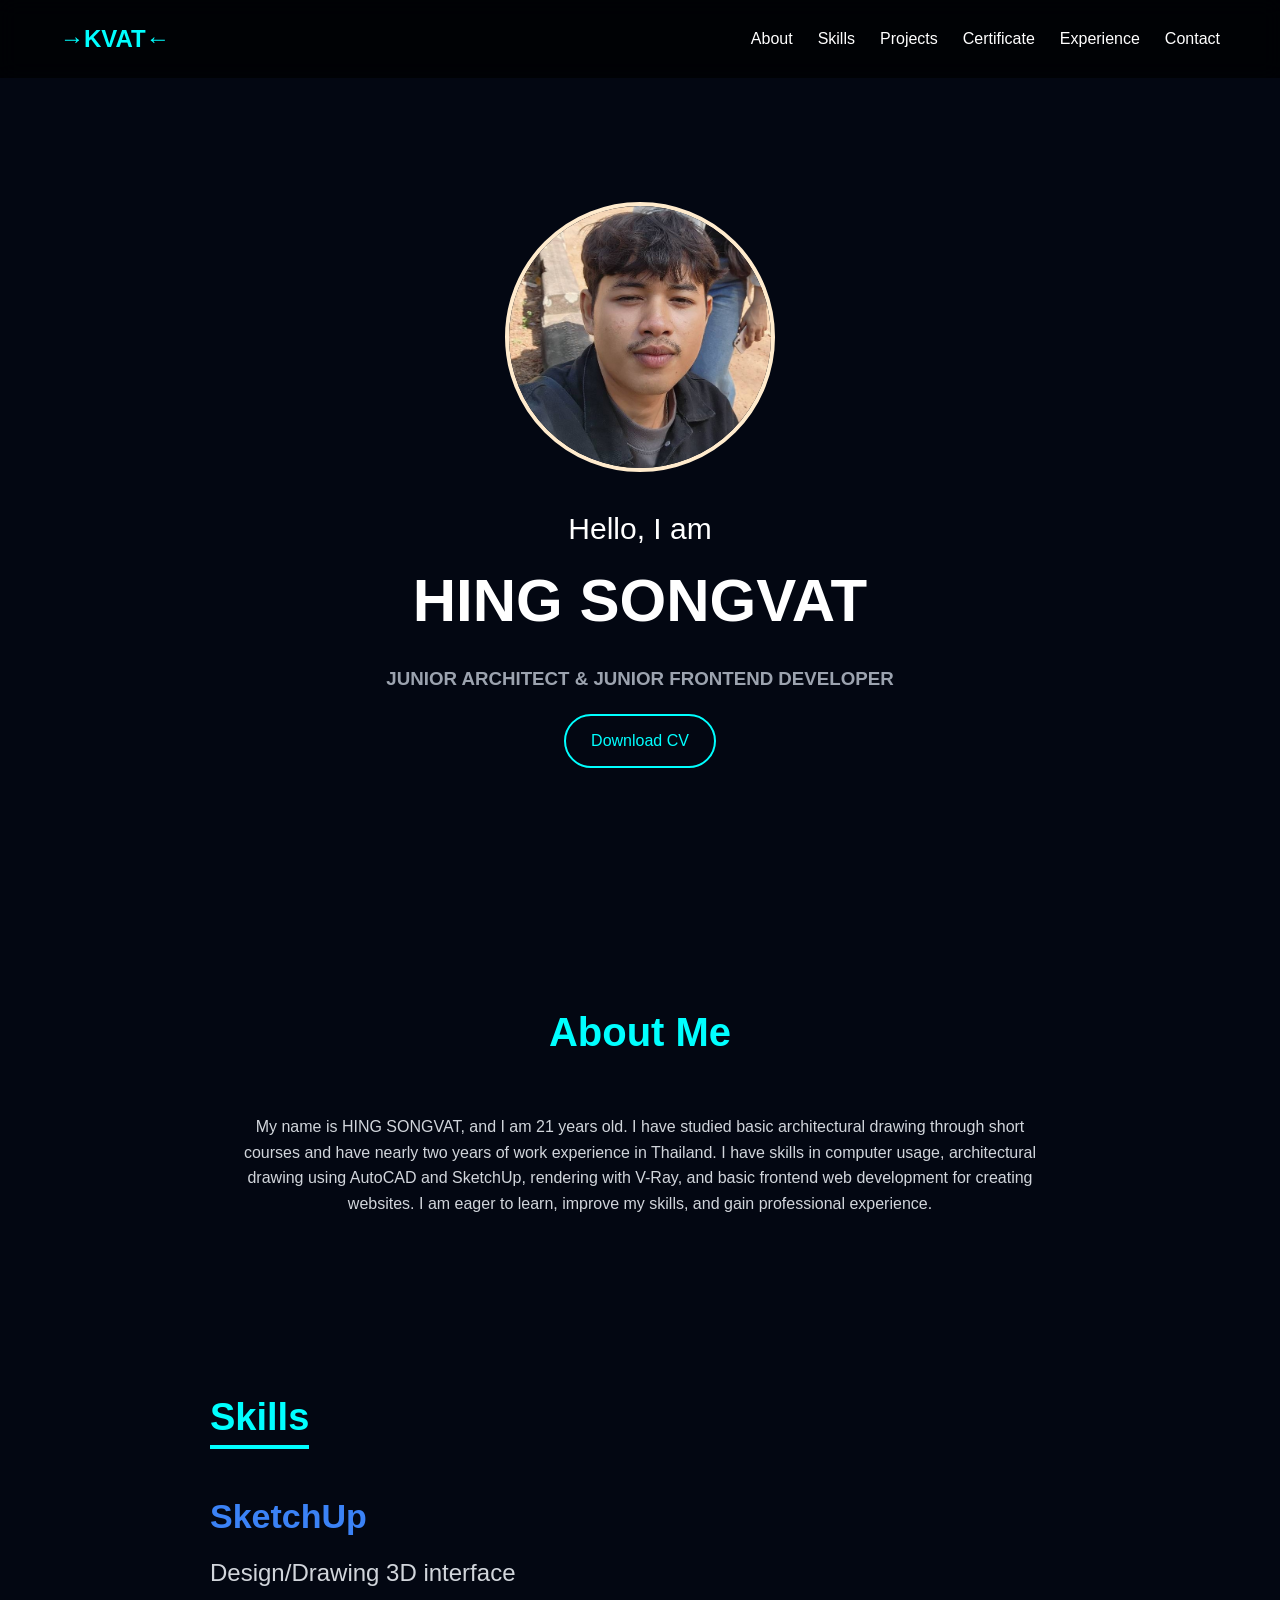
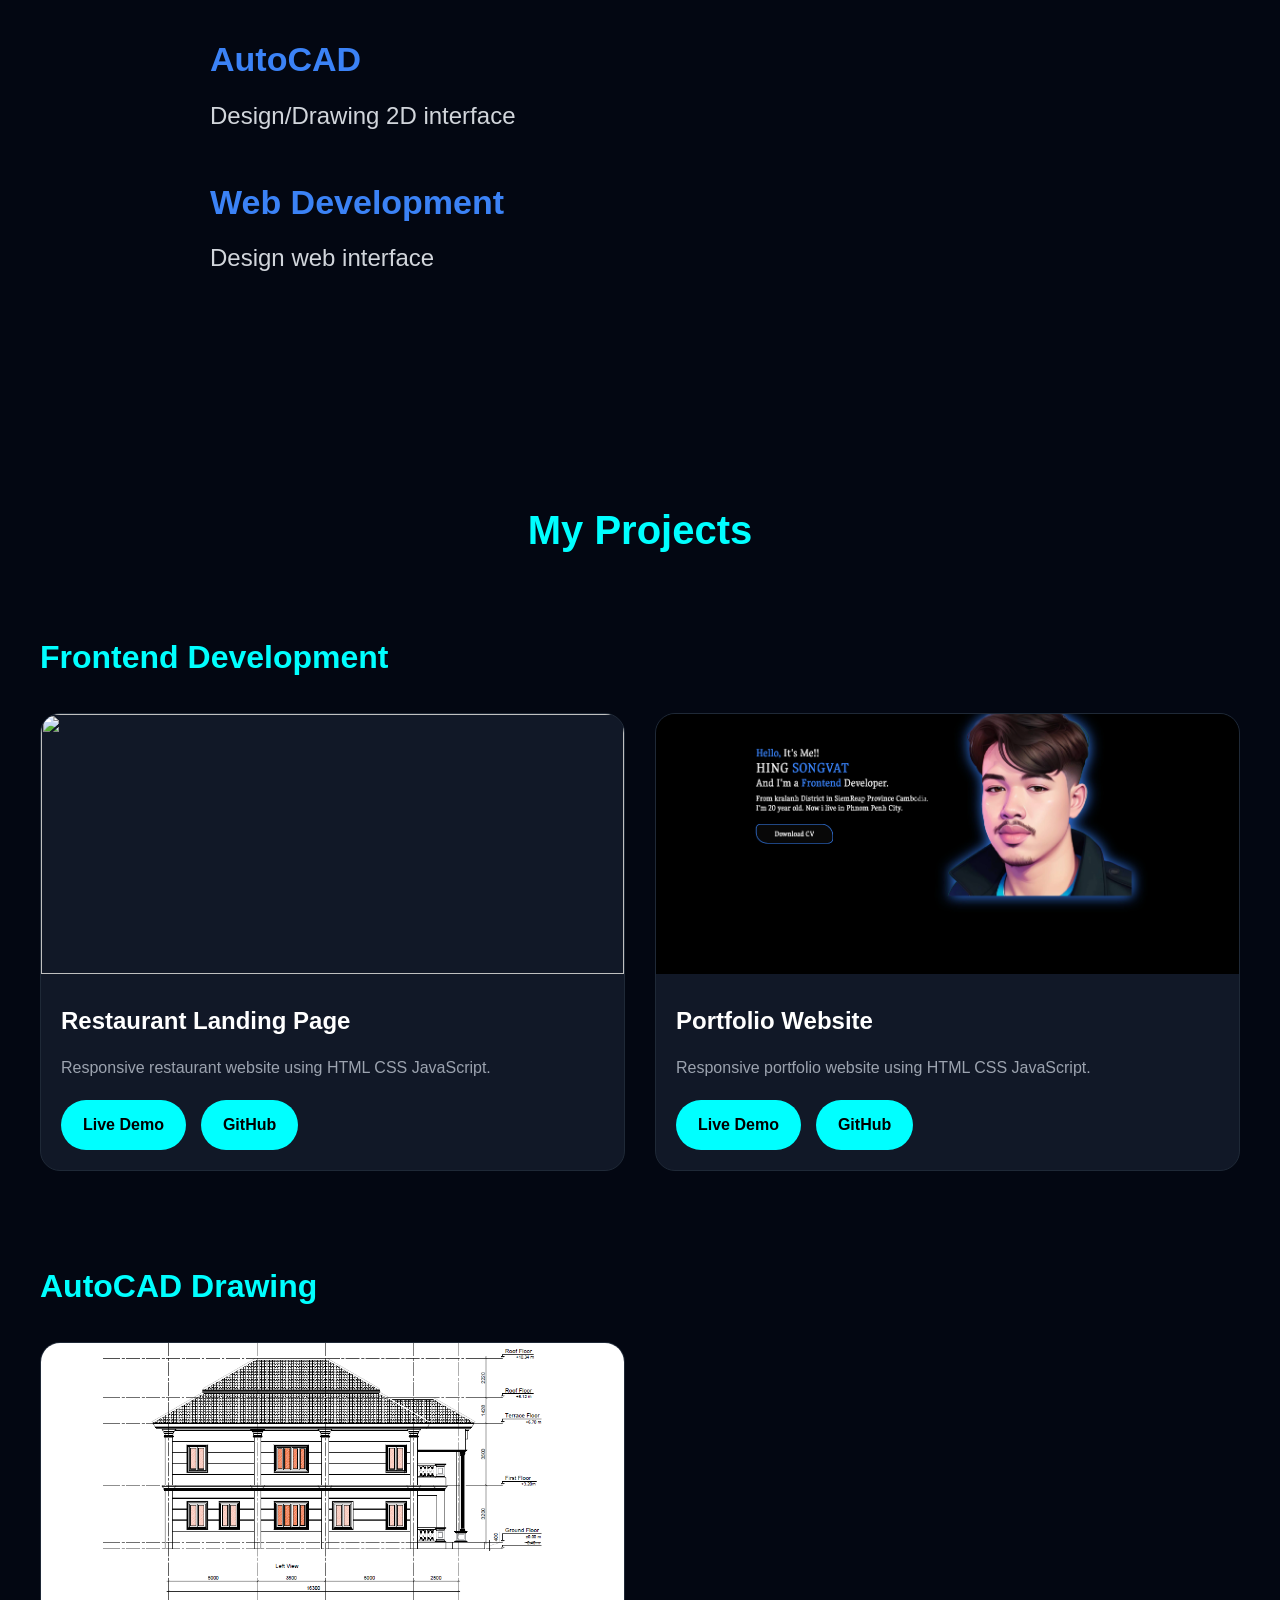
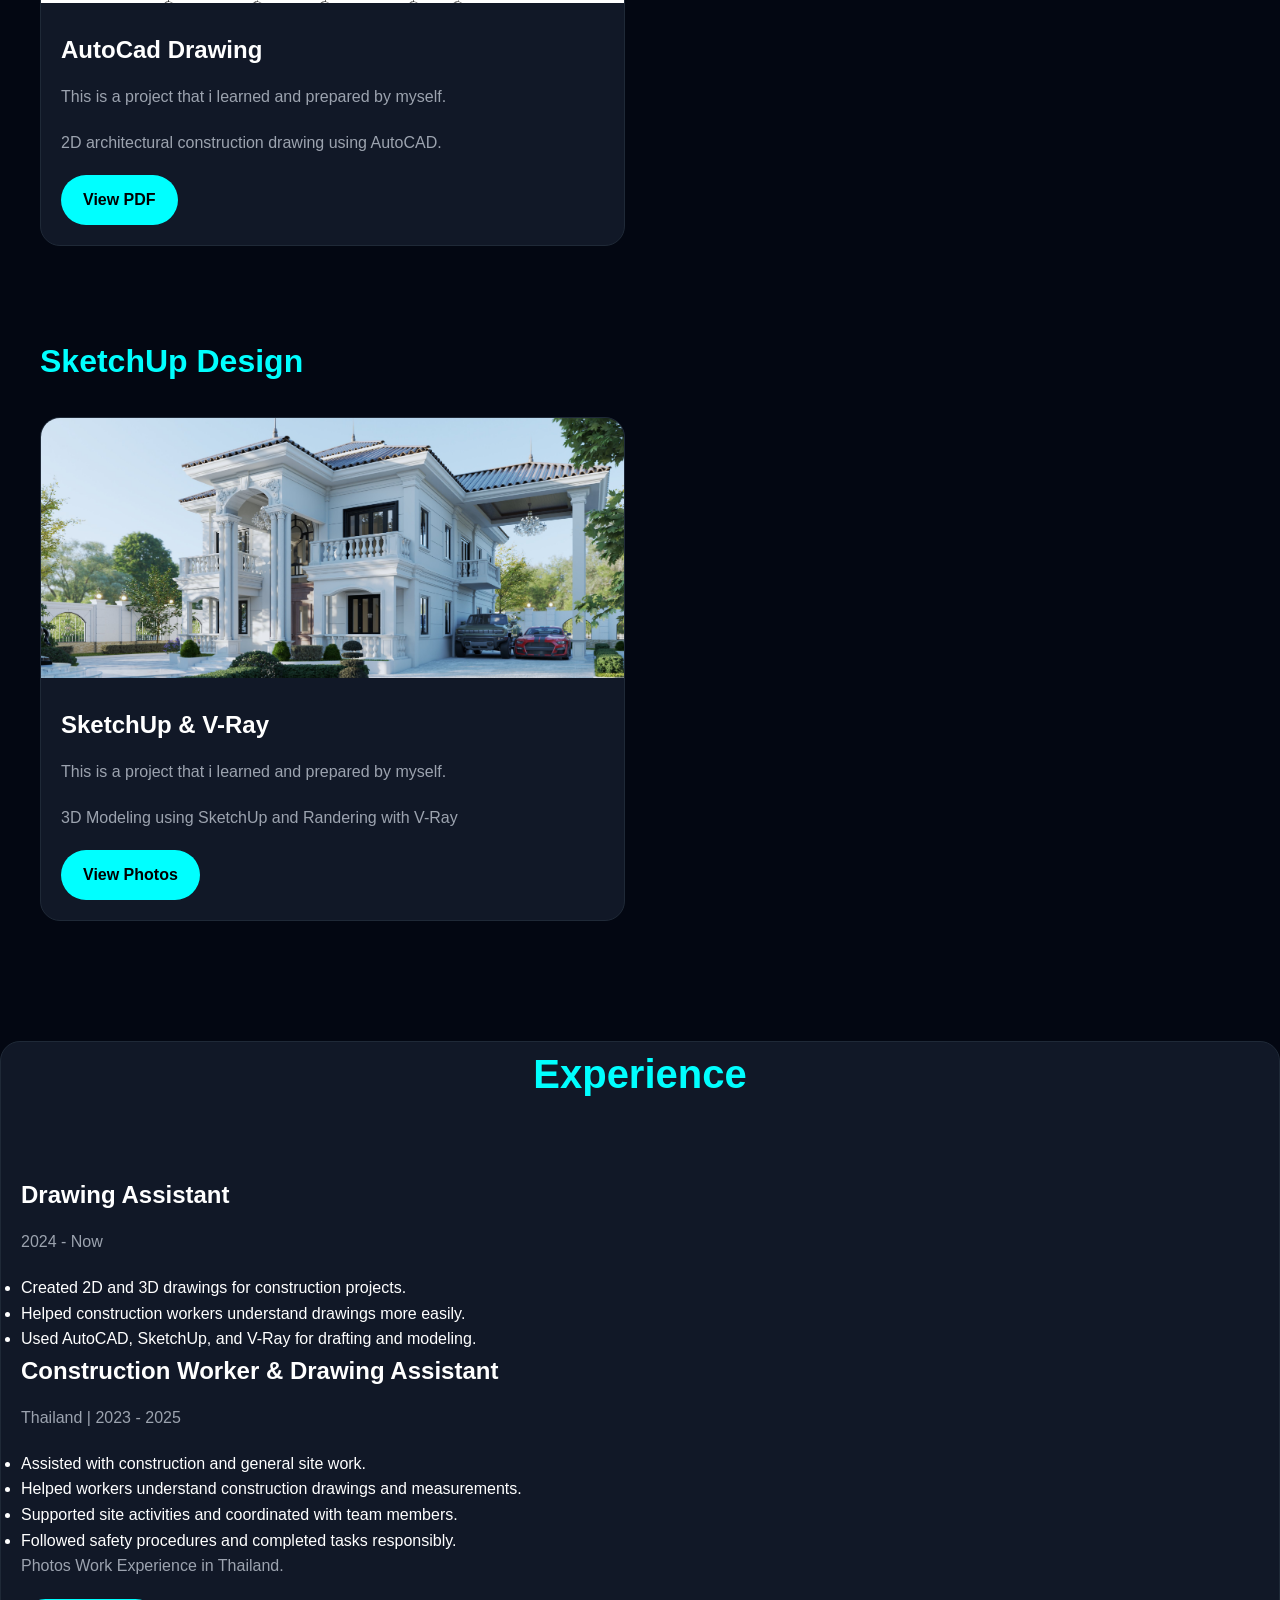
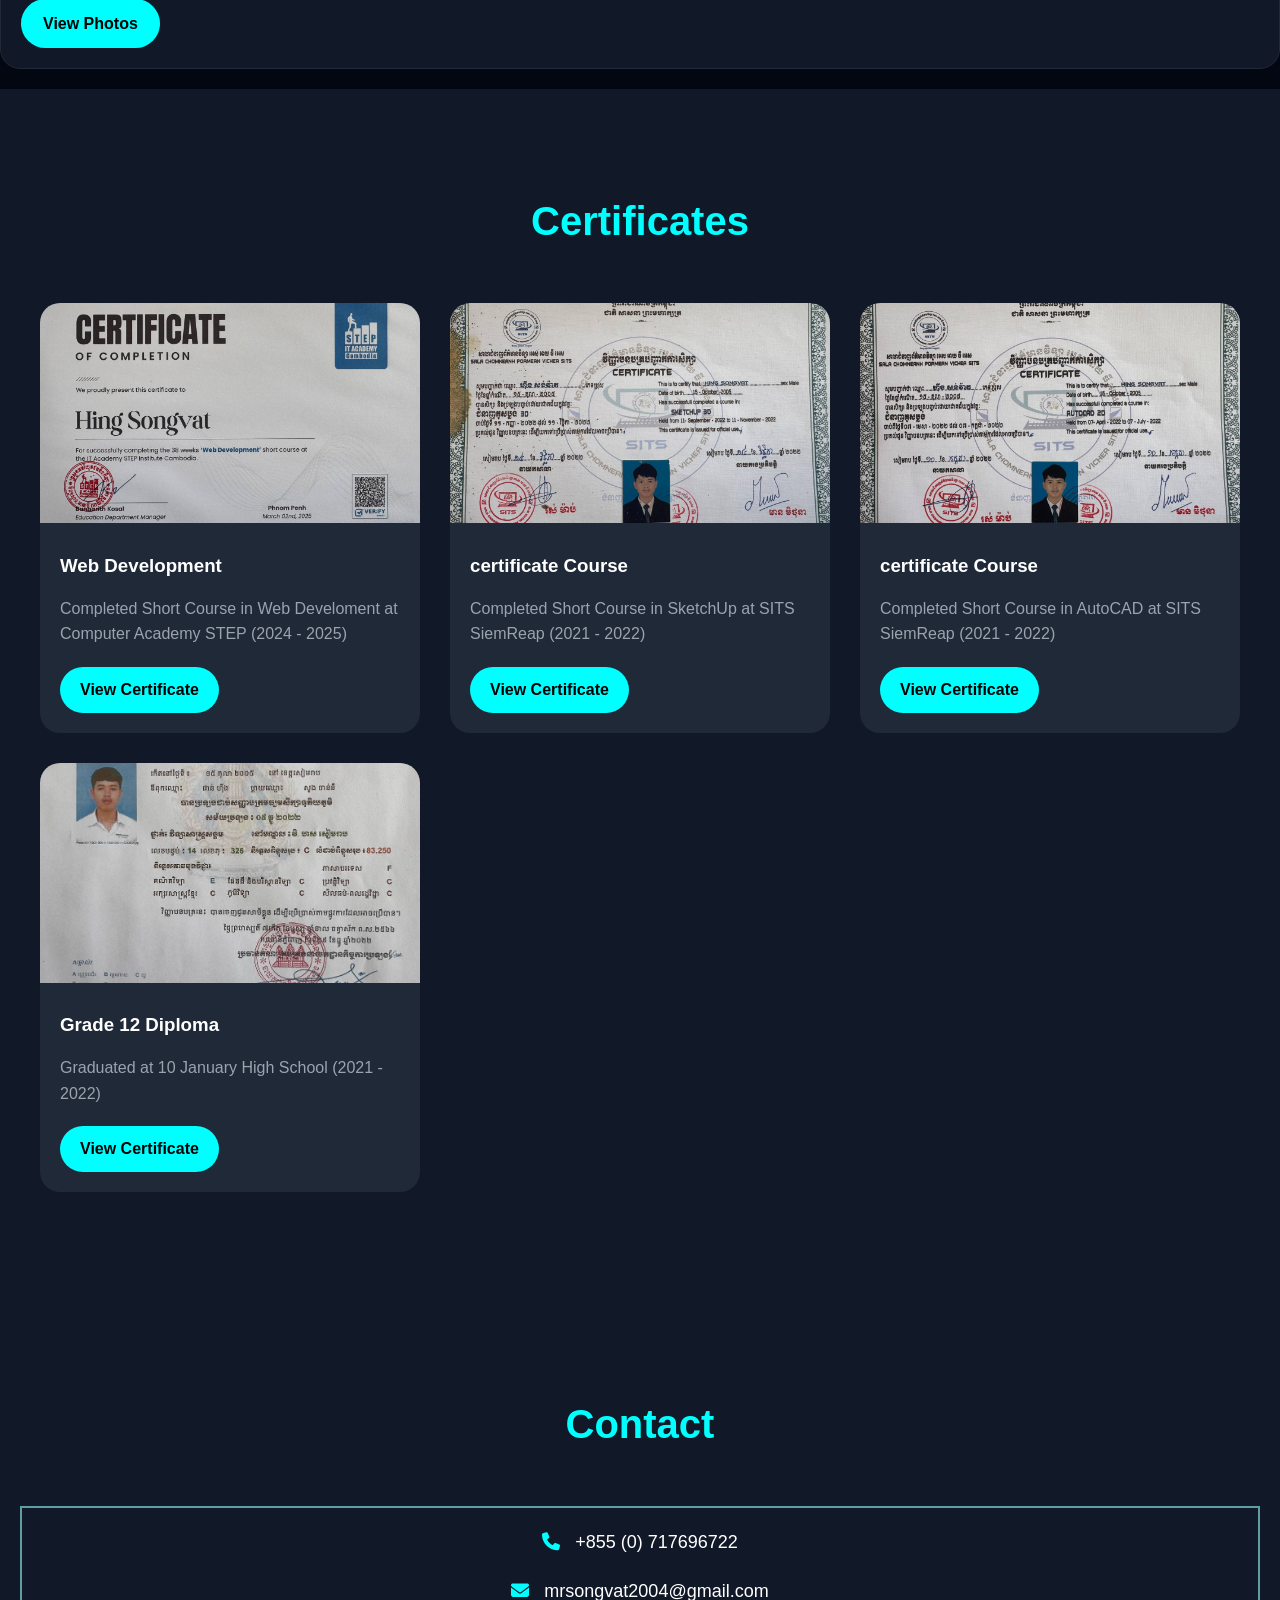
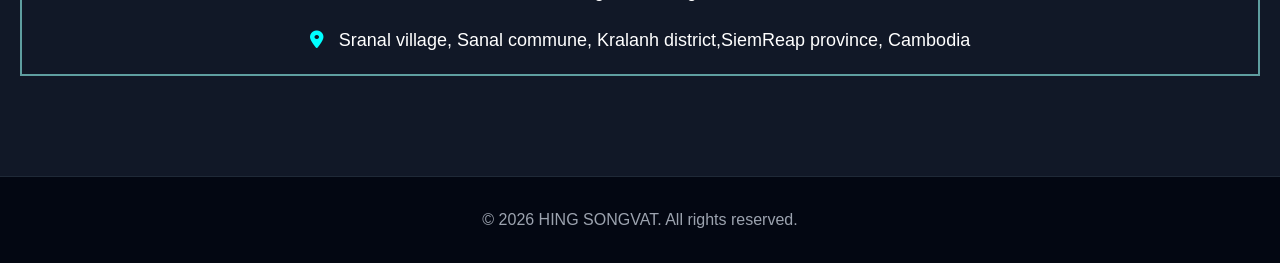
==== commit 48539fdb: "add title" ====
--- a/index.html
+++ b/index.html
@@ -214,6 +214,7 @@
     <div class="project-card" id="Experience">
       <h2 class="section-title">Experience</h2>
       <div class="project-content">
+         <h4>Drawing Assistant</h4>
         <p>2024 - Now</p>
         <ul>
           <li>Created 2D and 3D drawings for construction projects.</li>
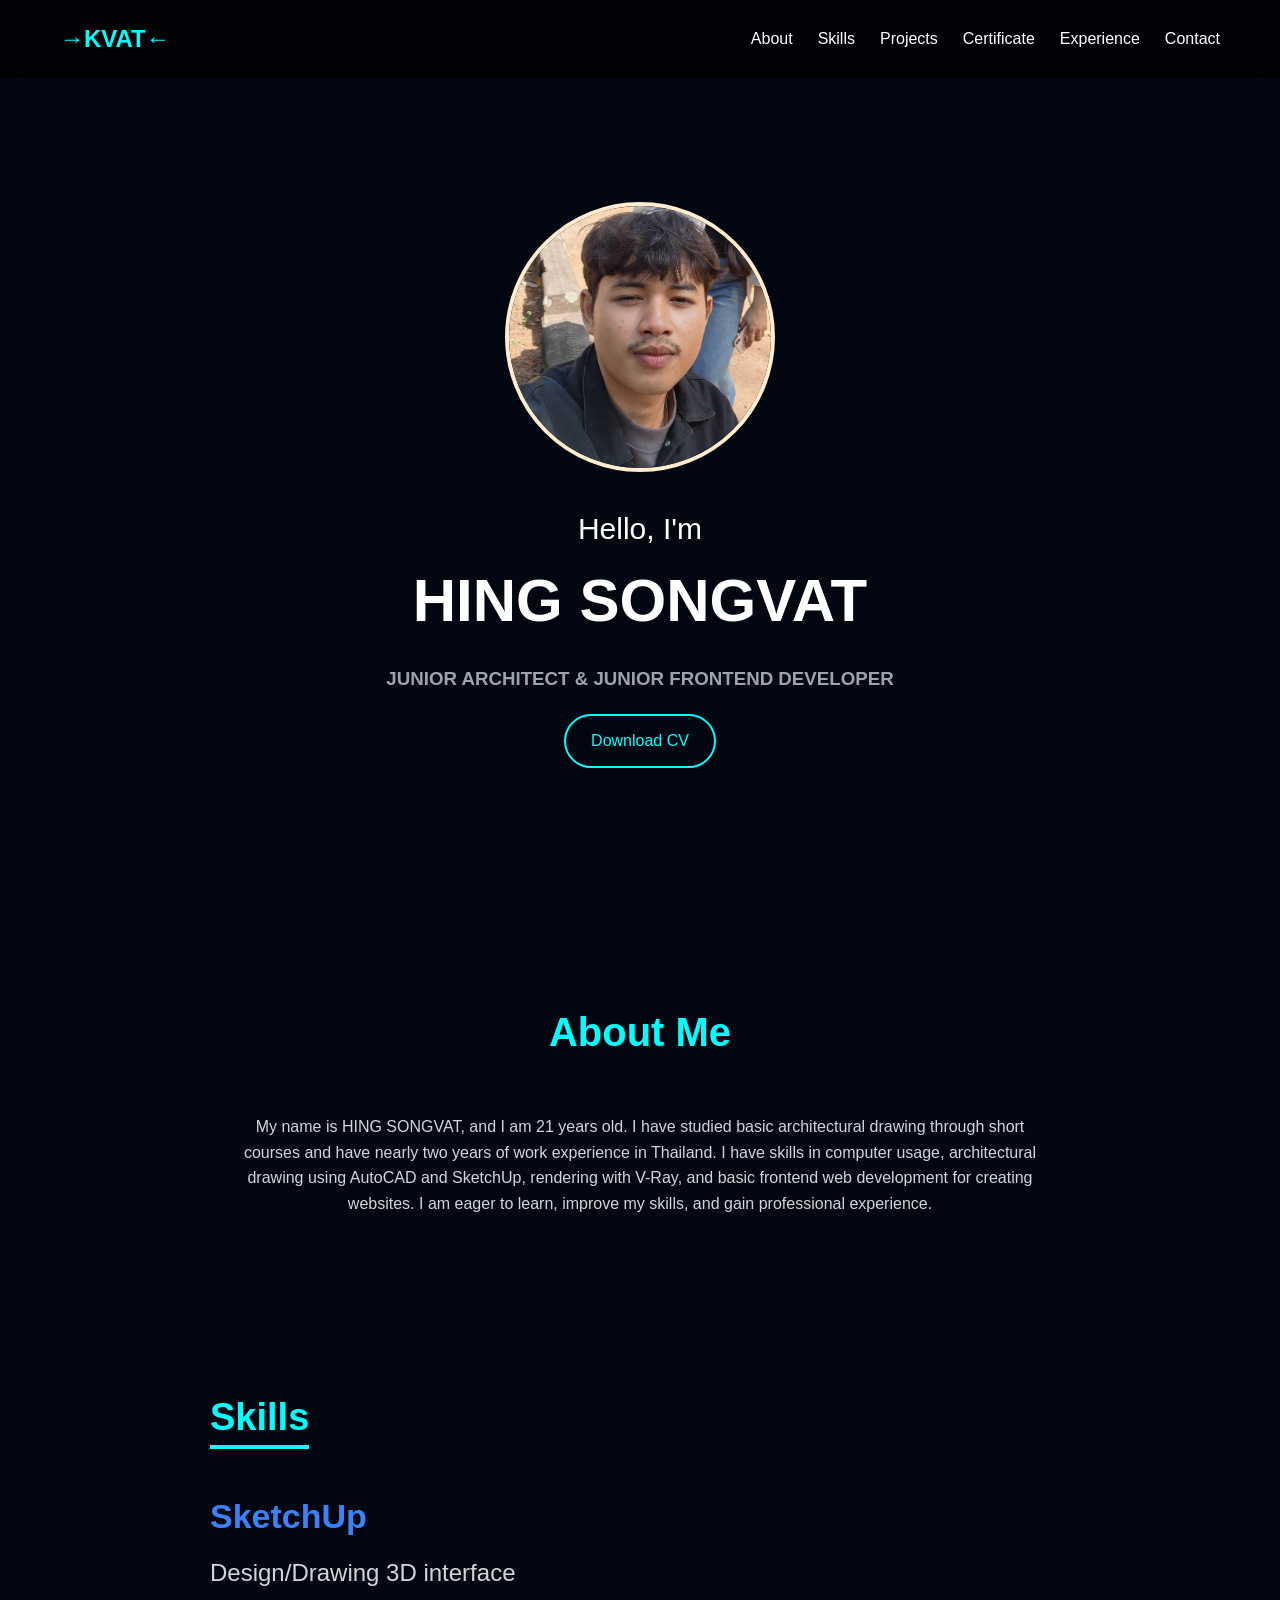
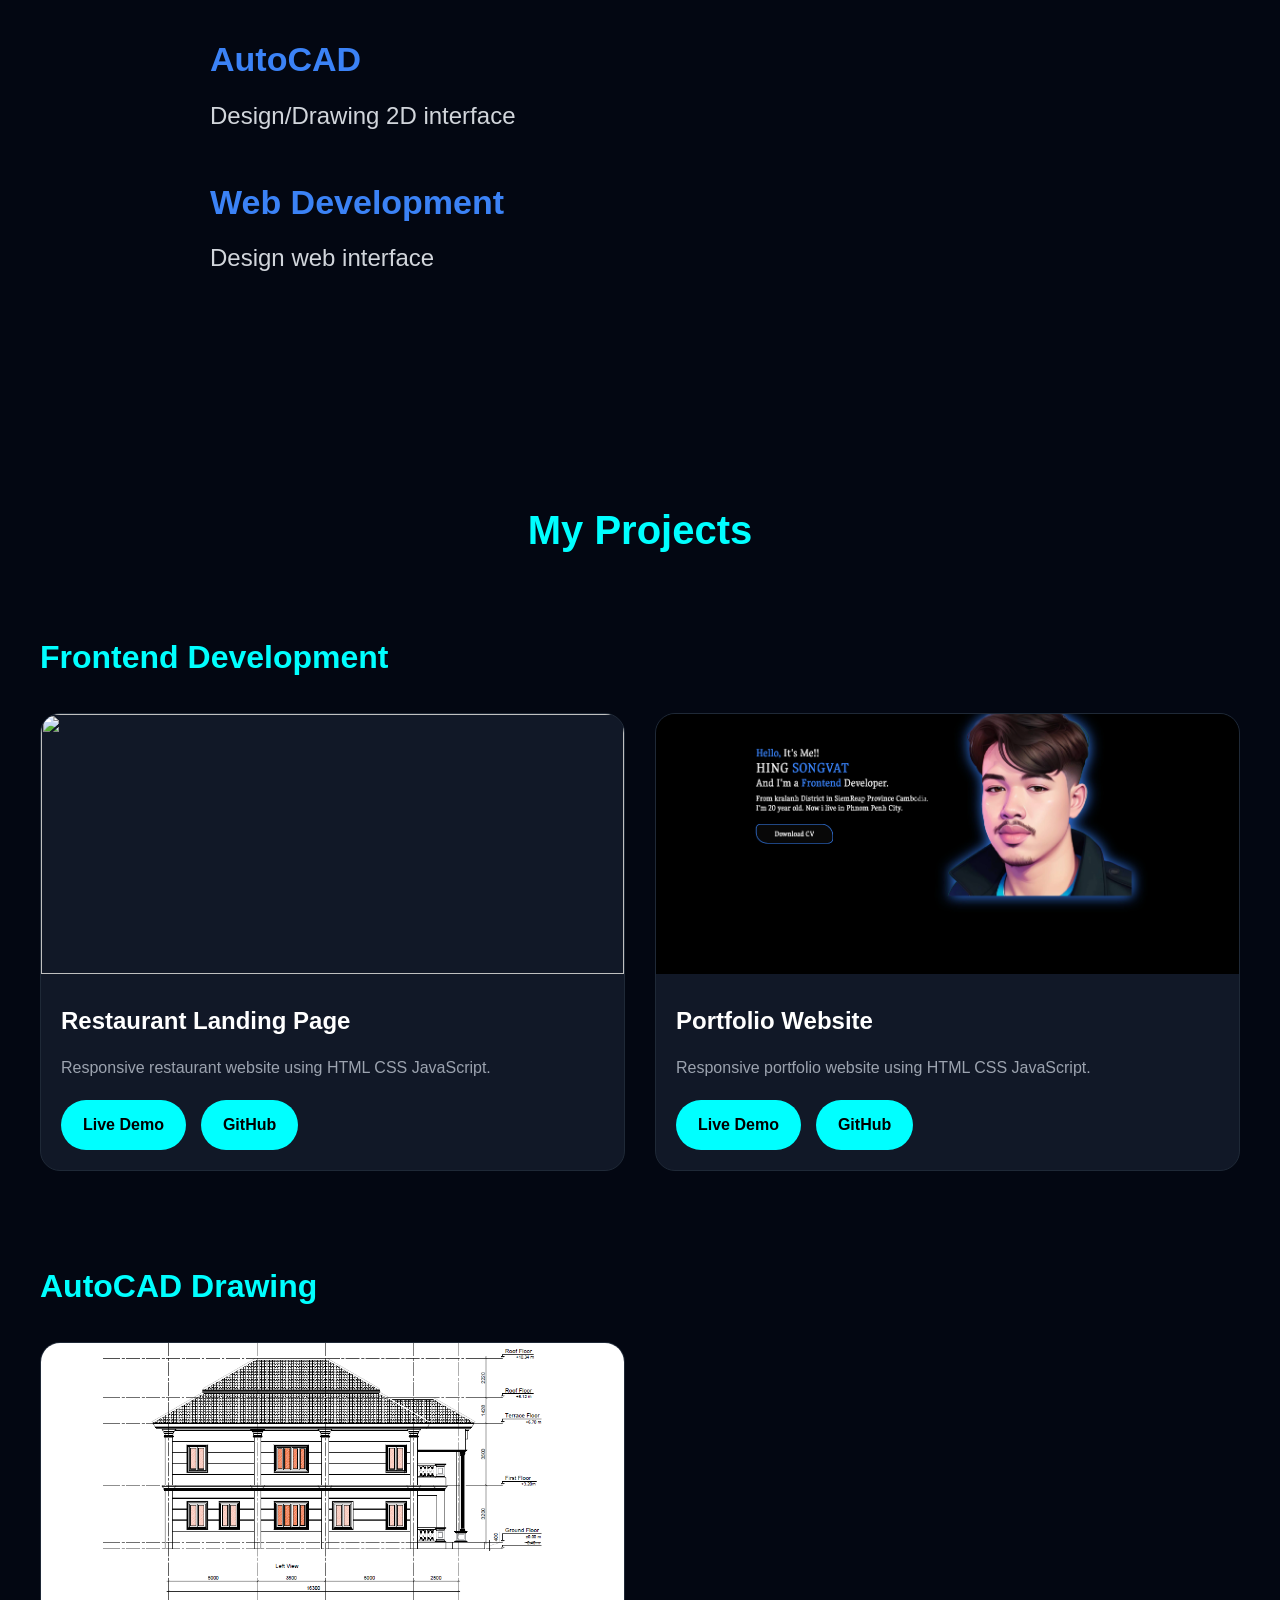
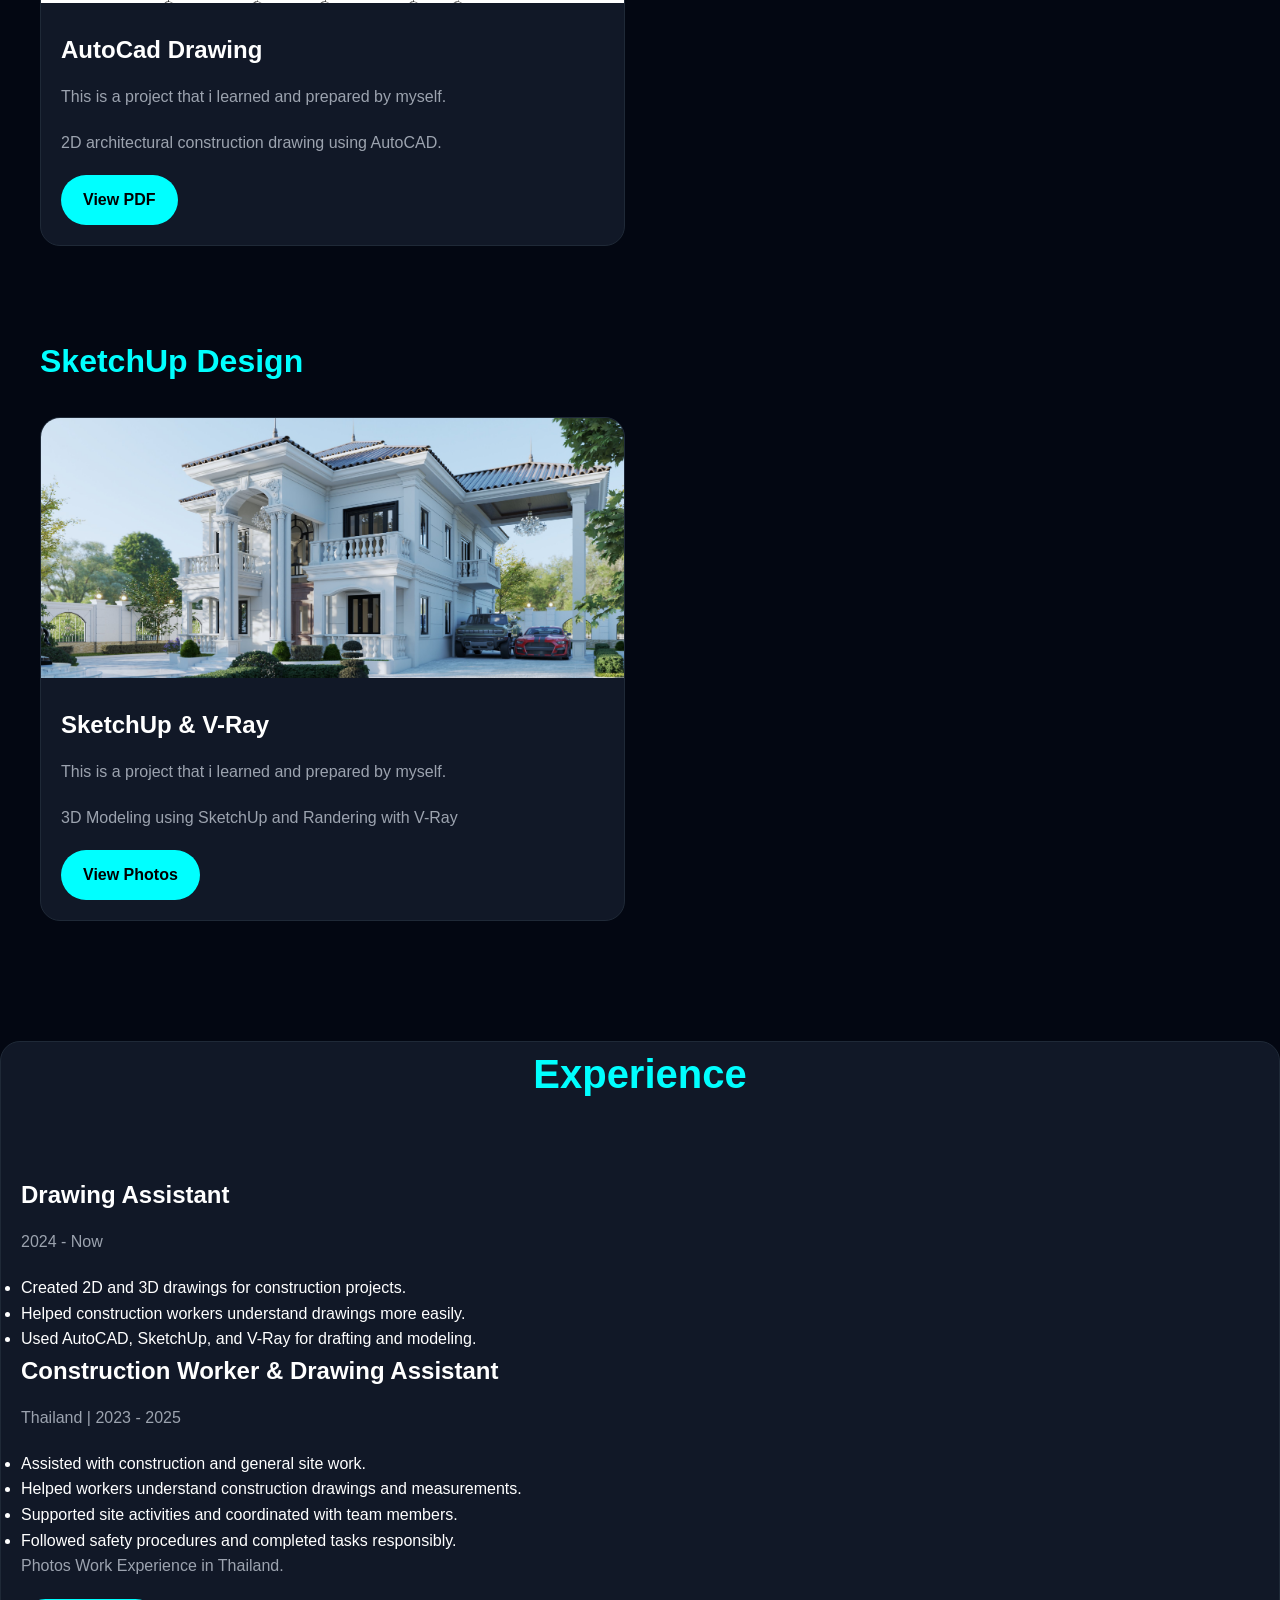
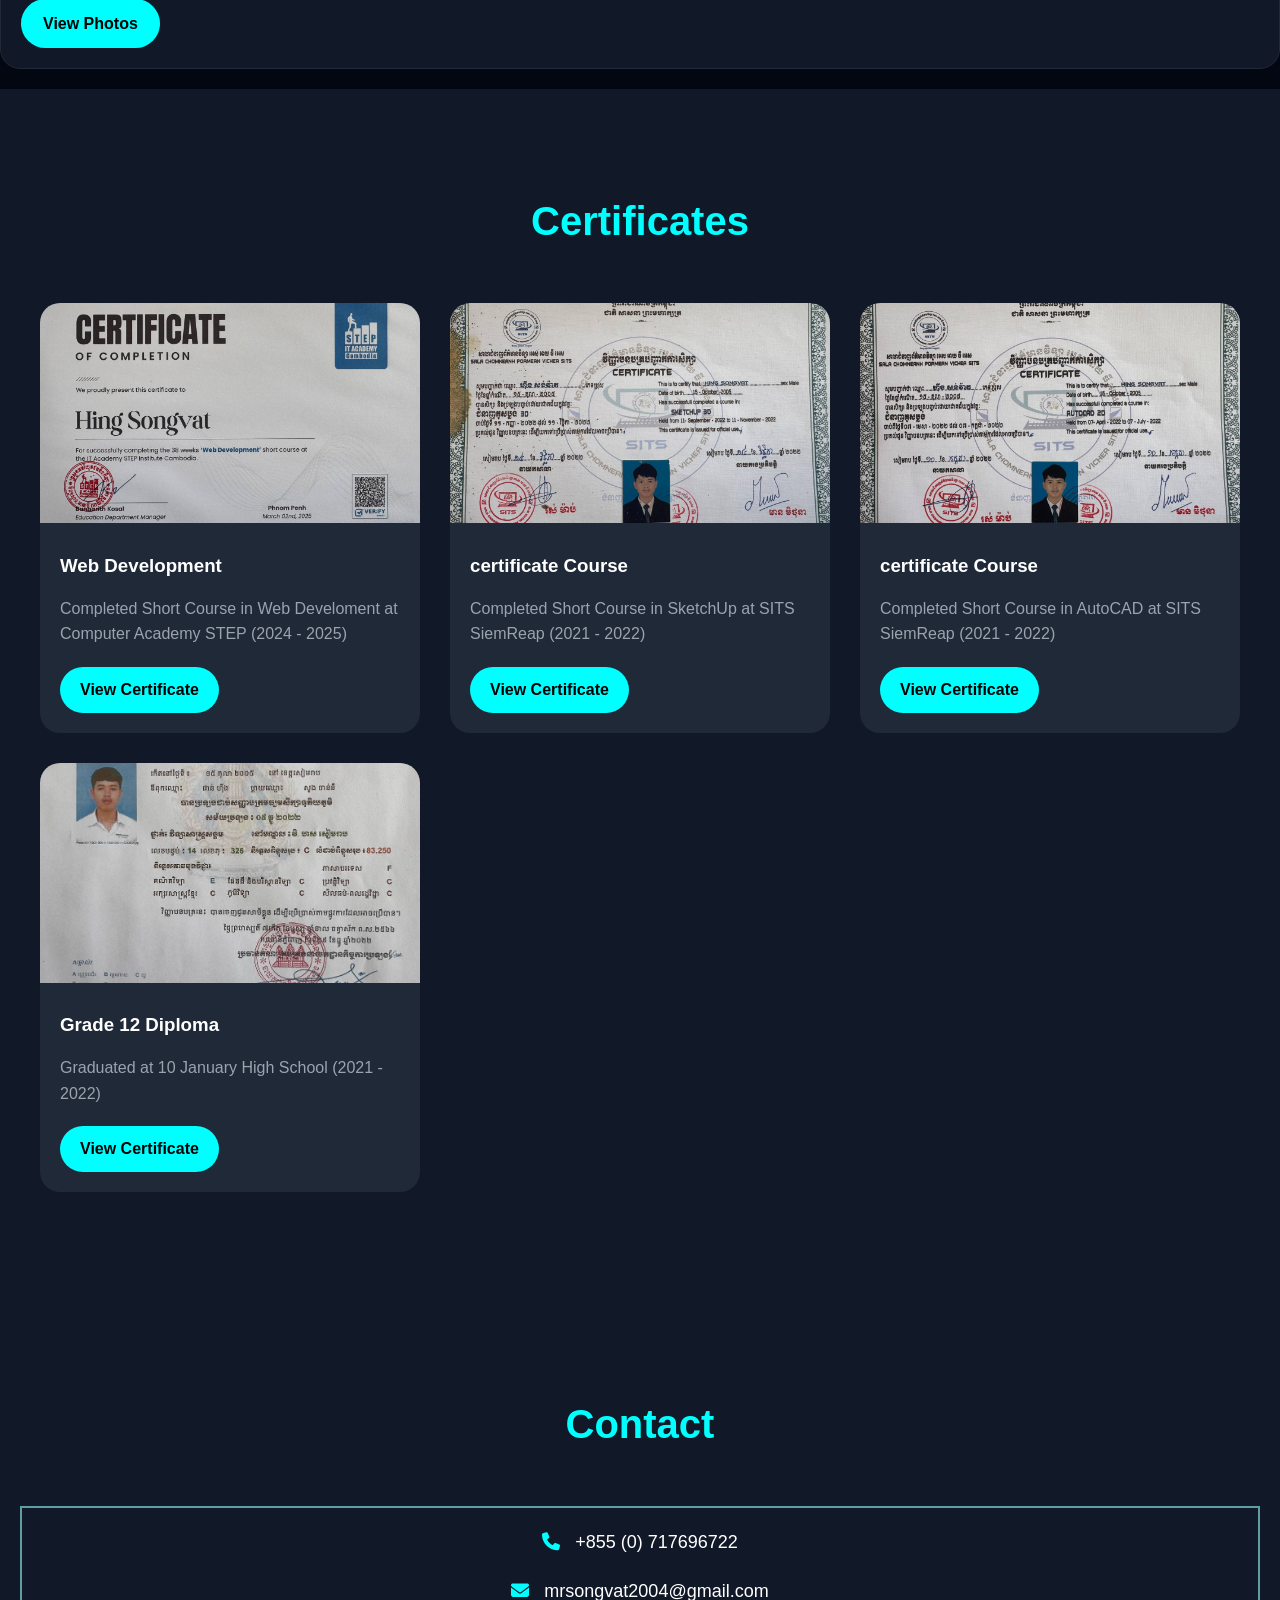
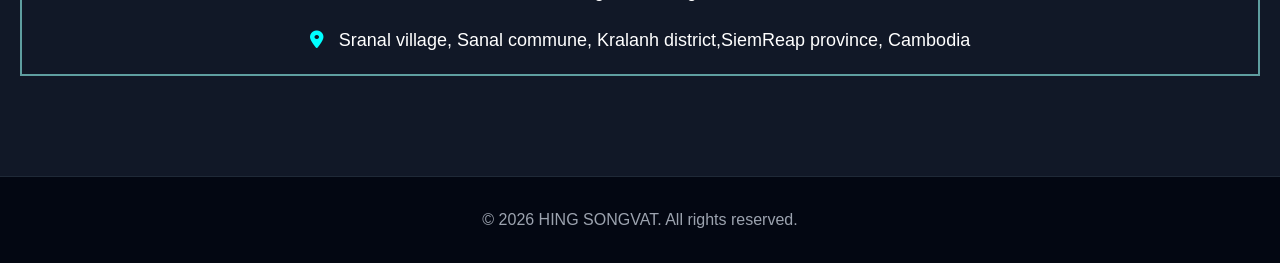
==== commit 5e128507: "edited text" ====
--- a/index.html
+++ b/index.html
@@ -51,7 +51,7 @@
     <section class="hero">
       <div class="hero-content">
         <img src="./image/profile.jpg" alt="profile" class="profile-img" />
-        <h4>Hello, I am</h4>
+        <h4>Hello, I'm</h4>
         <h1>HING SONGVAT</h1>
 
         <h3>JUNIOR ARCHITECT & JUNIOR FRONTEND DEVELOPER</h3>
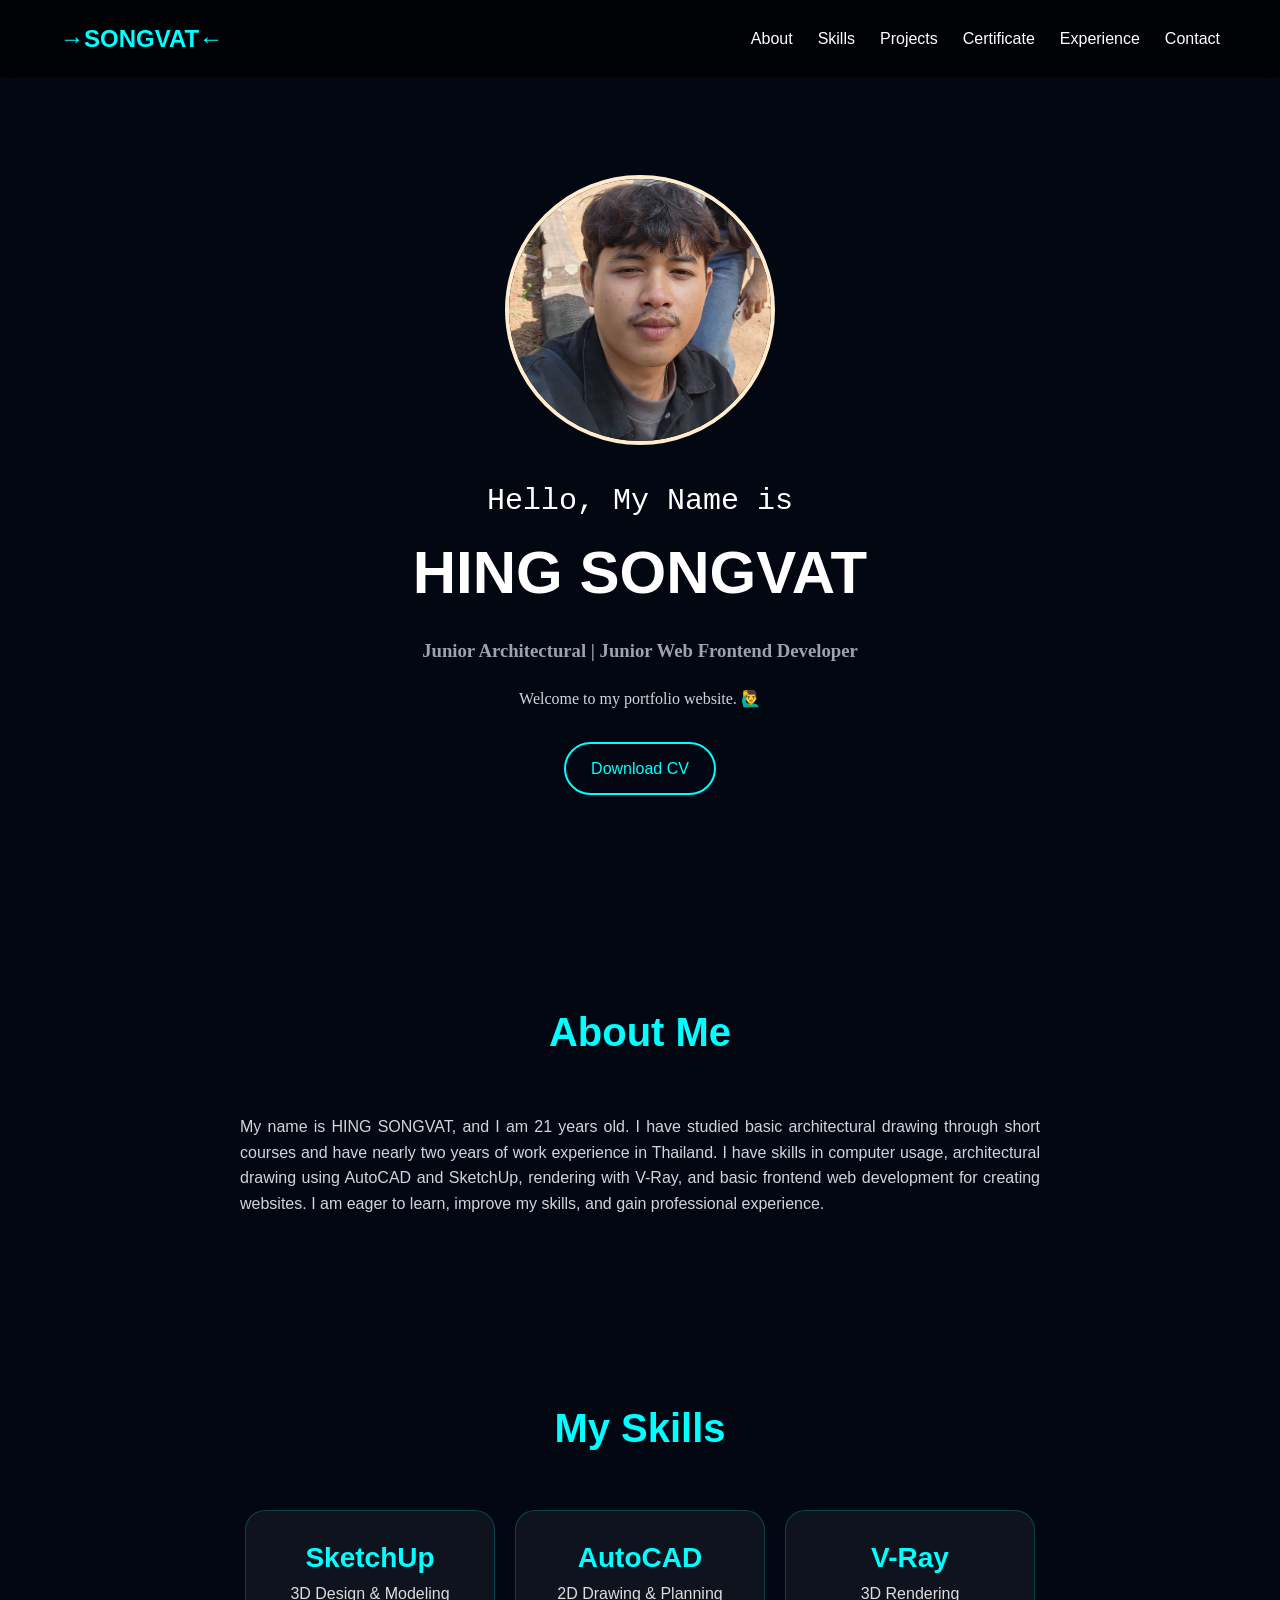
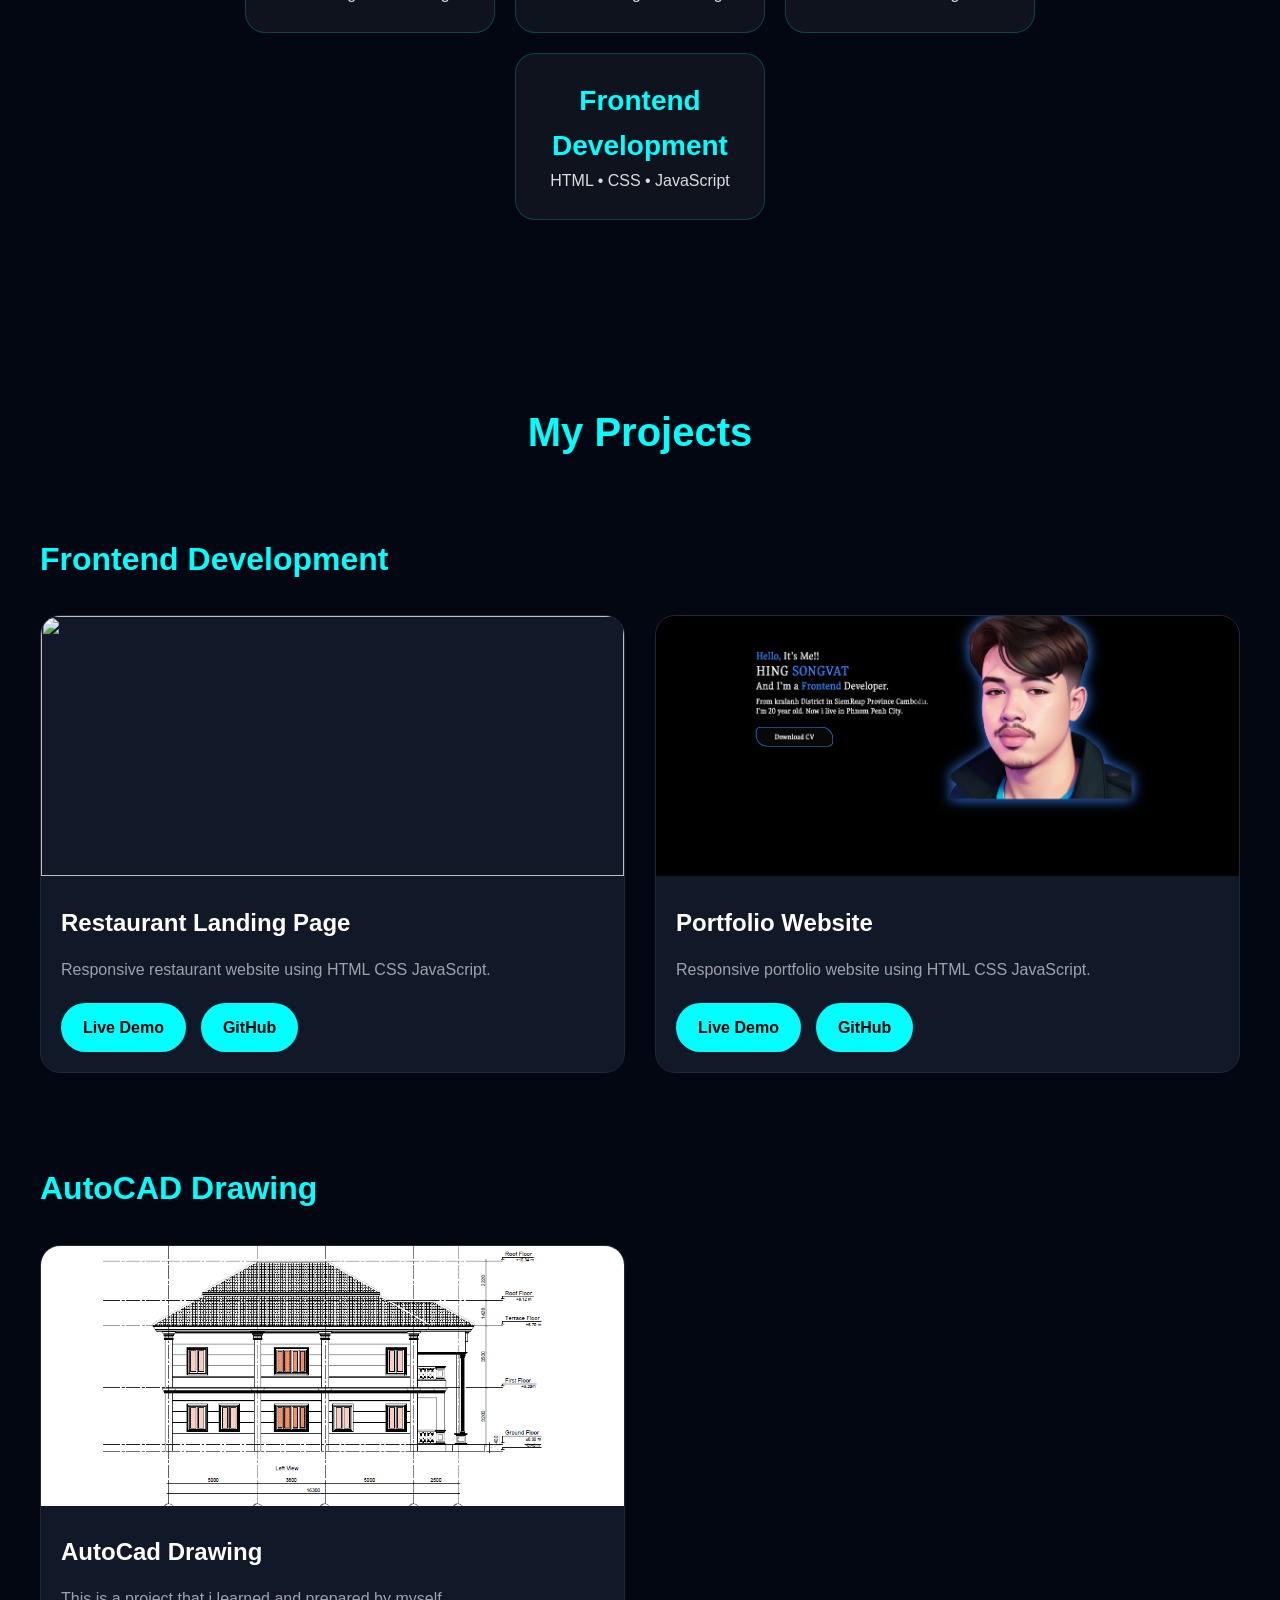
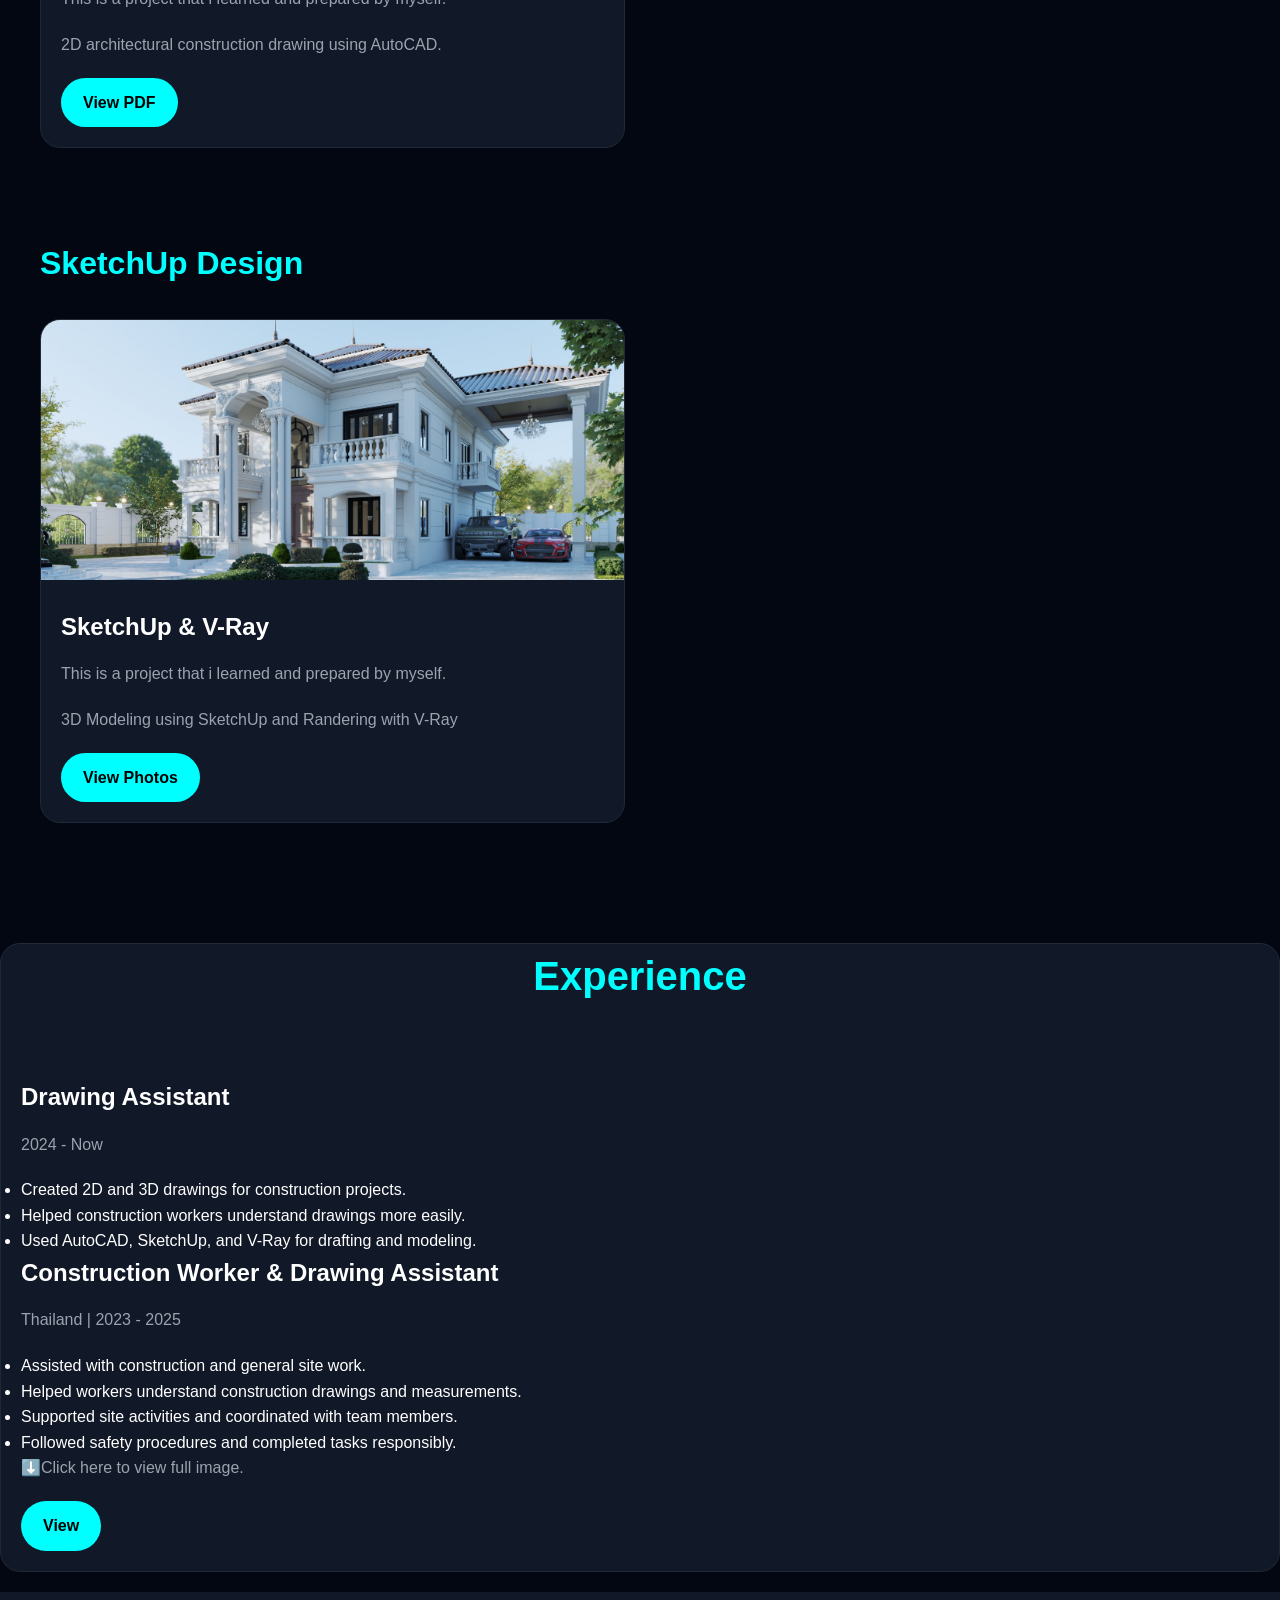
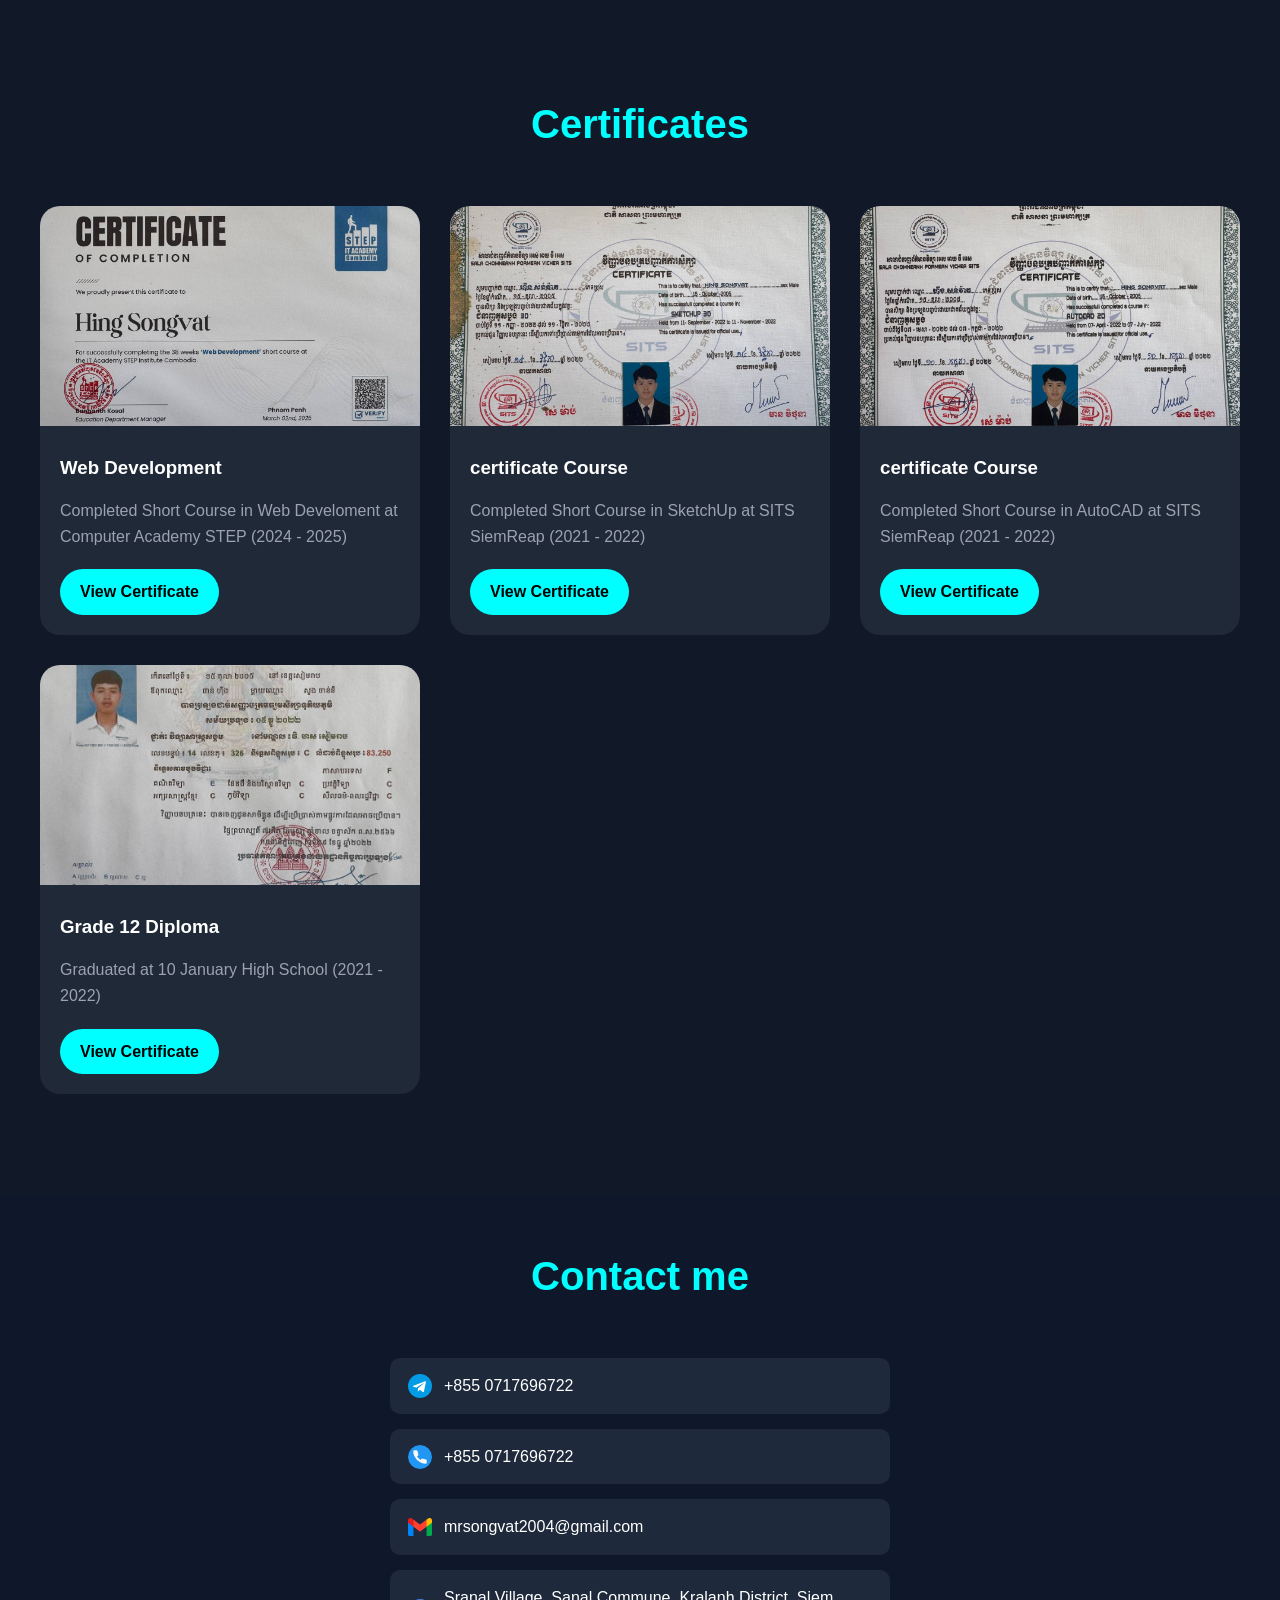
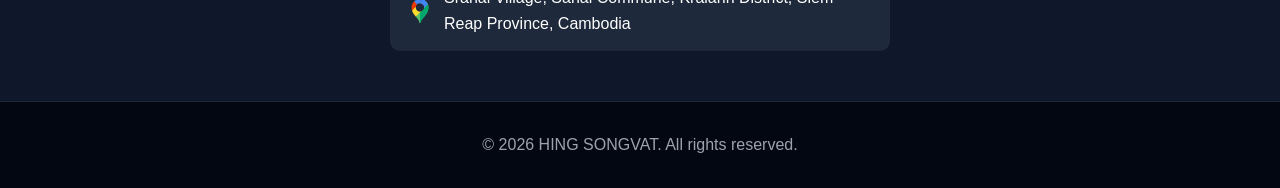
==== commit 6a5a12e9: "upload img and edited" ====
--- a/index.html
+++ b/index.html
@@ -23,7 +23,7 @@
     <header>
       <nav class="navbar">
         <!-- Logo -->
-        <h2 class="logo">→KVAT←</h2>
+        <h2 class="logo">→SONGVAT←</h2>
 
         <!-- Hamburger -->
         <div class="menu-toggle" id="menu-toggle">
@@ -51,12 +51,18 @@
     <section class="hero">
       <div class="hero-content">
         <img src="./image/profile.jpg" alt="profile" class="profile-img" />
-        <h4>Hello, I'm</h4>
-        <h1>HING SONGVAT</h1>
-
-        <h3>JUNIOR ARCHITECT & JUNIOR FRONTEND DEVELOPER</h3>
-
-        <div class="hero-btns">
+
+        <h4 class="typing">Hello, My Name is</h4>
+
+        <h1 class="fade-name">HING SONGVAT</h1>
+
+        <h3 class="fade-title">
+          Junior Architectural | Junior Web Frontend Developer
+        </h3>
+
+        <p class="typing-welcome">Welcome to my portfolio website. 🙋‍♂️</p>
+
+        <div class="hero-btns fade-name">
           <a href="cv.html" class="btn-outline">Download CV</a>
         </div>
       </div>
@@ -82,35 +88,32 @@
     <!-- SKILLS -->
     <!-- ========================= -->
 
-    <!-- ========================= -->
-    <!-- ABOUT TABS -->
-    <!-- ========================= -->
-
     <section class="about-section" id="skills">
-      <div class="tabs">
-        <button class="tab-btn active">Skills</button>
-      </div>
-
-      <!-- CONTENT -->
+      <h2 class="section-title">My Skills</h2>
+
       <div class="tab-content">
         <!-- Skill Item -->
         <div class="info-box">
           <h3>SketchUp</h3>
-
-          <p>Design/Drawing 3D interface</p>
+          <p>3D Design & Modeling</p>
         </div>
 
         <!-- Skill Item -->
         <div class="info-box">
           <h3>AutoCAD</h3>
-
-          <p>Design/Drawing 2D interface</p>
-        </div>
+          <p>2D Drawing & Planning</p>
+        </div>
+
         <!-- Skill Item -->
         <div class="info-box">
-          <h3>Web Development</h3>
-
-          <p>Design web interface</p>
+          <h3>V-Ray</h3>
+          <p>3D Rendering</p>
+        </div>
+
+        <!-- Skill Item -->
+        <div class="info-box">
+          <h3>Frontend Development</h3>
+          <p>HTML • CSS • JavaScript</p>
         </div>
       </div>
     </section>
@@ -214,7 +217,7 @@
     <div class="project-card" id="Experience">
       <h2 class="section-title">Experience</h2>
       <div class="project-content">
-         <h4>Drawing Assistant</h4>
+        <h4>Drawing Assistant</h4>
         <p>2024 - Now</p>
         <ul>
           <li>Created 2D and 3D drawings for construction projects.</li>
@@ -231,10 +234,10 @@
           <li>Supported site activities and coordinated with team members.</li>
           <li>Followed safety procedures and completed tasks responsibly.</li>
         </ul>
-        <p>Photos Work Experience in Thailand.</p>
+        <p>⬇️Click here to view full image.</p>
 
         <div class="project-links">
-          <a href="real-projects.html"> View Photos</a>
+          <a href="real-projects.html">View</a>
         </div>
       </div>
     </div>
@@ -313,28 +316,38 @@
     </section>
 
     <!-- Contact -->
+
     <section id="contact" class="section dark">
-      <h2 class="section-title">Contact</h2>
-
+      <h2 class="section-title">Contact me</h2>
       <div class="contact-content">
+        <!-- Telegram -->
+        <a href="https://t.me/yourtelegramusername" target="_blank">
+          <img src="image/telegram (1).png" alt="Telegram Icon" />
+          <span>+855 0717696722</span>
+        </a>
+
+        <!-- Phone -->
+        <a href="tel:+855717696722">
+          <img src="image/telephone.png" alt="Phone Icon" />
+          <span>+855 0717696722</span>
+        </a>
+
+        <!-- Email -->
+        <a href="mailto:mrsongvat2004@gmail.com">
+          <img src="image/gmail.png" alt="Gmail Icon" />
+          <span>mrsongvat2004@gmail.com</span>
+        </a>
+
+        <!-- Address -->
         <p>
-          <i class="fa-solid fa-phone"></i>
-          +855 (0) 717696722
+          <img src="image/google-maps.png" alt="Location Icon" />
+          <span>
+            Sranal Village, Sanal Commune, Kralanh District, Siem Reap Province,
+            Cambodia
+          </span>
         </p>
-
-        <p>
-          <i class="fa-solid fa-envelope"></i>
-          mrsongvat2004@gmail.com
-        </p>
-
-        <p>
-          <i class="fa-solid fa-location-dot"></i>
-          Sranal village, Sanal commune, Kralanh district,SiemReap province,
-          Cambodia
-        </p>
-      </div>
-    </section>
-    
+      </div>
+    </section>
 
     <!-- Footer -->
     <footer>
--- a/style.css
+++ b/style.css
@@ -30,7 +30,6 @@
   align-items: center;
 }
 
-
 /* ========================= */
 /* MOBILE NAVBAR */
 /* ========================= */
@@ -53,11 +52,6 @@
   color: white;
   cursor: pointer;
 }
-
-
-
-
-
 
 .logo {
   color: cyan;
@@ -110,16 +104,96 @@
 .hero h3 {
   color: #9ca3af;
   margin-bottom: 20px;
+  font-family: Cambria, Cochin, Georgia, Times, "Times New Roman", serif;
 }
 .hero h4 {
   font-size: 30px;
   font-weight: 400;
+  font-family: monospace;
 }
 .hero p {
   color: #d1d5db;
   margin-bottom: 30px;
-}
-
+  font-family: Georgia, "Times New Roman", Times, serif;
+}
+/* Hero typing */
+.typing {
+  overflow: hidden;
+  white-space: nowrap;
+  border-right: 2px solid cyan;
+  width: 0;
+  animation: typing 2s steps(20, end) forwards, blink 0.8s step-end 3,
+    hideCursor 0s forwards;
+  animation-delay: 0s, 0s, 2s;
+}
+
+/* Welcome typing */
+.typing-welcome {
+  overflow: hidden;
+  white-space: nowrap;
+  border-right: 2px solid cyan;
+  width: 0;
+  opacity: 0;
+  animation: showText 0s forwards, typing 2s steps(30, end) forwards,
+    blink 0.8s step-end 3, hideCursor 0s forwards;
+  animation-delay: 4s, 4s, 4s, 6s;
+}
+
+/* typing */
+@keyframes typing {
+  from {
+    width: 0;
+  }
+  to {
+    width: 100%;
+  }
+}
+
+/* cursor blink */
+@keyframes blink {
+  50% {
+    border-color: transparent;
+  }
+}
+
+/* hide cursor */
+@keyframes hideCursor {
+  to {
+    border-right: none;
+  }
+}
+
+/* fade */
+.fade-name {
+  opacity: 0;
+  transform: translateY(20px);
+  animation: fadeUp 1s ease forwards;
+  animation-delay: 2.2s;
+}
+
+.fade-title {
+  opacity: 0;
+  transform: translateY(20px);
+  animation: fadeUp 1s ease forwards;
+  animation-delay: 3s;
+}
+
+@keyframes fadeUp {
+  from {
+    opacity: 0;
+    transform: translateY(20px);
+  }
+  to {
+    opacity: 1;
+    transform: translateY(0);
+  }
+}
+
+@keyframes showText {
+  to {
+    opacity: 1;
+  }
+}
 /* Buttons */
 .hero-btns {
   display: flex;
@@ -188,7 +262,9 @@
   margin: auto;
   padding: 80px 20px;
 }
-
+.about-content p {
+  text-align: justify;
+}
 /* TABS */
 .tabs {
   display: flex;
@@ -225,47 +301,36 @@
   width: 100%;
 }
 
-/* ACTIVE COLOR */
-.tab-btn.active {
+/* Skills*/
+
+.tab-content {
+  display: flex;
+  gap: 20px;
+  justify-content: center;
+  flex-wrap: wrap;
+}
+
+.info-box {
+  width: 250px;
+  padding: 25px;
+  background: rgba(255, 255, 255, 0.05);
+  border: 1px solid rgba(0, 255, 255, 0.2);
+  border-radius: 20px;
+  text-align: center;
+  transition: 0.3s ease;
+}
+
+.info-box:hover {
+  transform: translateY(-8px);
+}
+
+.info-box h3 {
   color: cyan;
-}
-
-/* CONTENT */
-.info-box {
-  margin-bottom: 40px;
-}
-
-.info-box h3 {
-  color: #3b82f6;
-  font-size: 34px;
-  margin-bottom: 10px;
+  font-size: 28px;
 }
 
 .info-box p {
-  color: #d1d5db;
-  font-size: 24px;
-  line-height: 1.6;
-}
-
-/* RESPONSIVE */
-@media(max-width:768px) {
-
-  .tabs {
-    gap: 20px;
-  }
-
-  .tab-btn {
-    font-size: 24px;
-  }
-
-  .info-box h3 {
-    font-size: 24px;
-  }
-
-  .info-box p {
-    font-size: 18px;
-  }
-
+  color: #ddd;
 }
 /* ========================= */
 /* ========================= */
@@ -442,7 +507,6 @@
   font-weight: bold;
 }
 
-
 /* RESPONSIVE */
 @media (max-width: 768px) {
   .image-gallery {
@@ -504,21 +568,6 @@
   }
 }
 
-/* Contact */
-.contact-content {
-  text-align: center;
-  border: 2px solid cadetblue;
-}
-
-.contact-content p {
-  margin: 20px 0;
-  font-size: 18px;
-}
-
-.contact-content i {
-  color: cyan;
-  margin-right: 10px;
-}
 /* Certificate */
 .certificate-grid {
   max-width: 1200px;
@@ -577,7 +626,6 @@
   .certificate-grid {
     grid-template-columns: 1fr;
   }
-  
 }
 
 /* CV PAGE */
@@ -629,6 +677,72 @@
   color: cyan;
   text-decoration: none;
 }
+/* Contact Section */
+#contact {
+  padding: 50px 20px;
+  background: #0f172a;
+}
+
+.contact-content {
+  max-width: 500px;
+  margin: auto;
+  display: flex;
+  flex-direction: column;
+  gap: 15px;
+}
+
+/* Links & Address */
+.contact-content a,
+.contact-content p {
+  display: flex;
+  align-items: center;
+  gap: 12px;
+  background: #1e293b;
+  color: white;
+  text-decoration: none;
+  padding: 15px 18px;
+  border-radius: 10px;
+  font-size: 16px;
+  transition: 0.3s ease;
+  word-break: break-word;
+}
+
+/* Hover */
+.contact-content a:hover {
+  background: #2563eb;
+  transform: translateX(5px);
+}
+
+/* Icons */
+.contact-content img {
+  width: 24px;
+  height: 24px;
+  flex-shrink: 0;
+}
+
+/* Address */
+.contact-content p {
+  line-height: 1.6;
+}
+
+/* Responsive */
+@media (max-width: 600px) {
+  #contact {
+    padding: 40px 15px;
+  }
+
+  .contact-content a,
+  .contact-content p {
+    font-size: 14px;
+    padding: 12px 14px;
+    gap: 10px;
+  }
+
+  .contact-content img {
+    width: 20px;
+    height: 20px;
+  }
+}
 
 /* Footer */
 footer {
@@ -638,8 +752,7 @@
   color: #9ca3af;
 }
 /* MOBILE */
-@media(max-width:768px) {
-
+@media (max-width: 768px) {
   .navbar {
     position: relative;
   }
@@ -651,7 +764,6 @@
 
   /* Menu */
   .nav-links {
-
     position: absolute;
 
     top: 80px;
@@ -678,7 +790,7 @@
   .nav-links li {
     margin: 15px 0;
   }
-   .hero h1 {
+  .hero h1 {
     font-size: 38px;
   }
 
@@ -690,6 +802,4 @@
   .projects-grid {
     grid-template-columns: 1fr;
   }
-
-}
-
+}
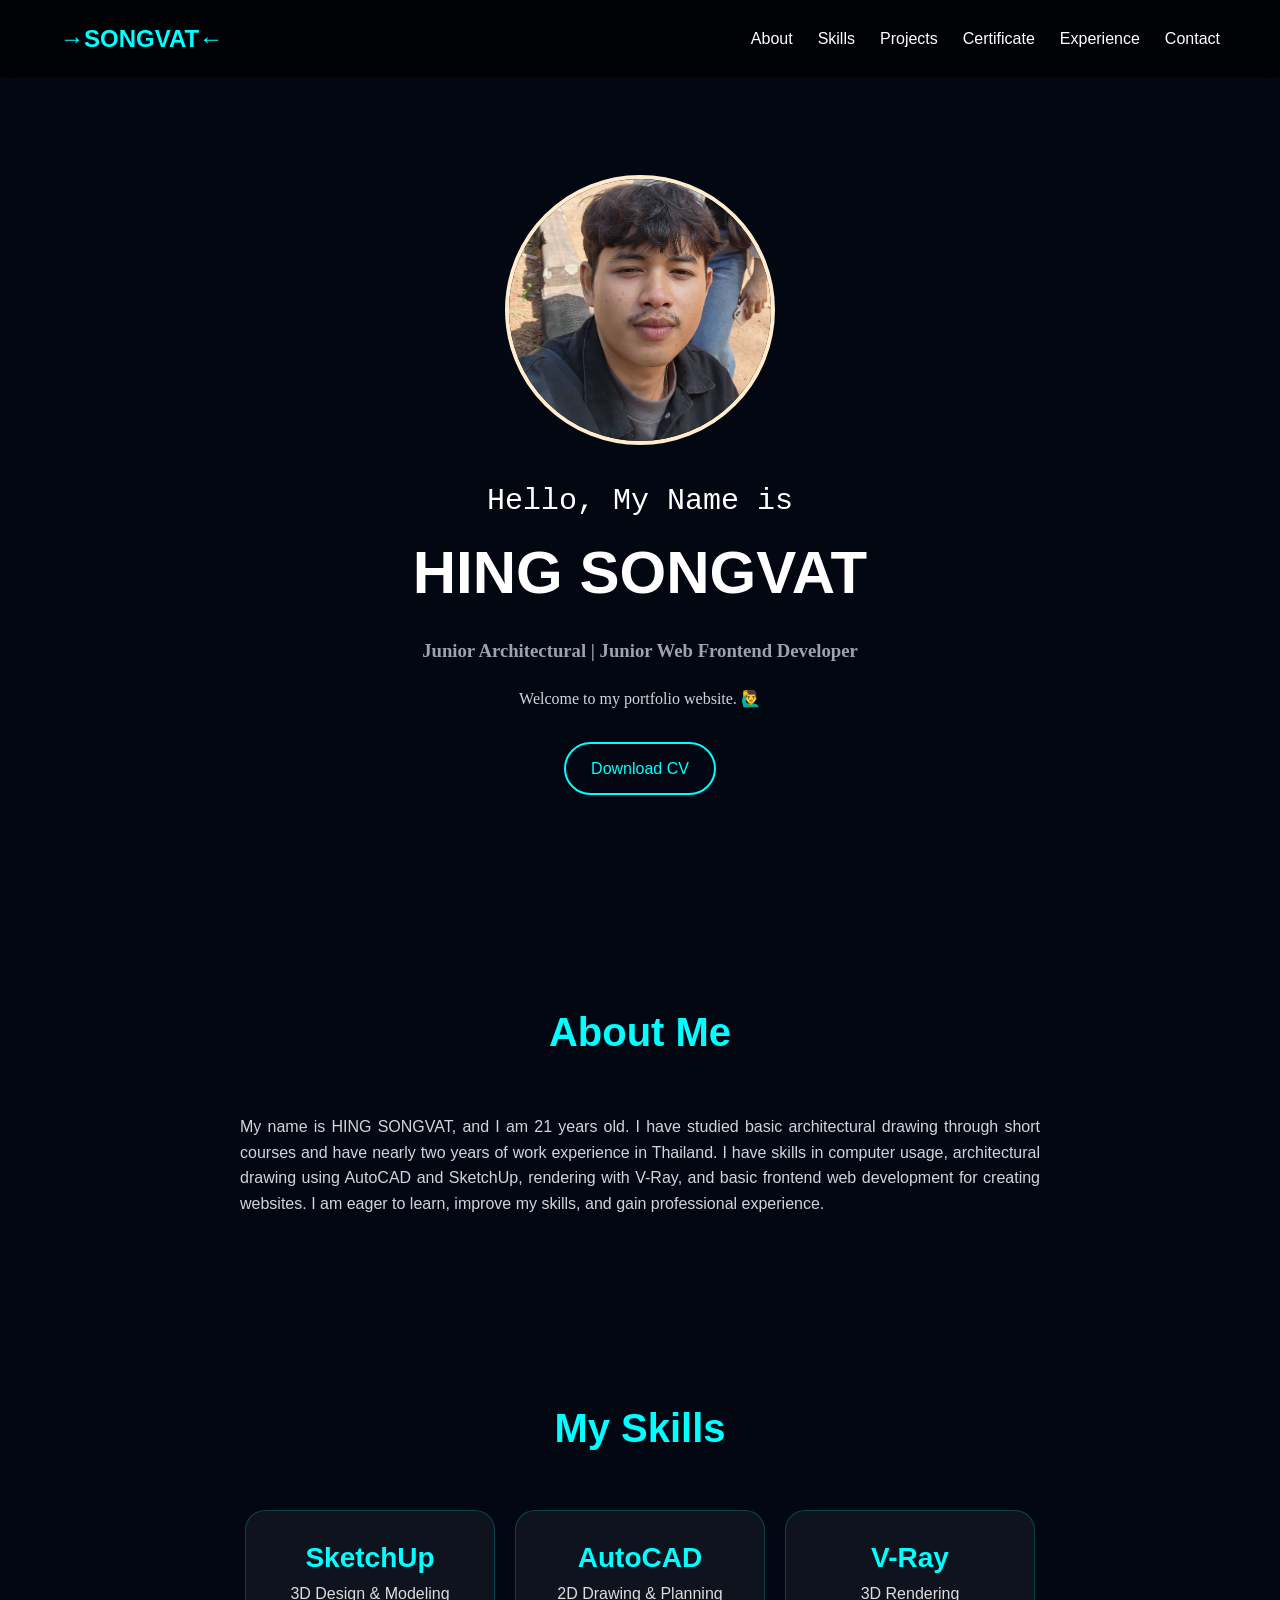
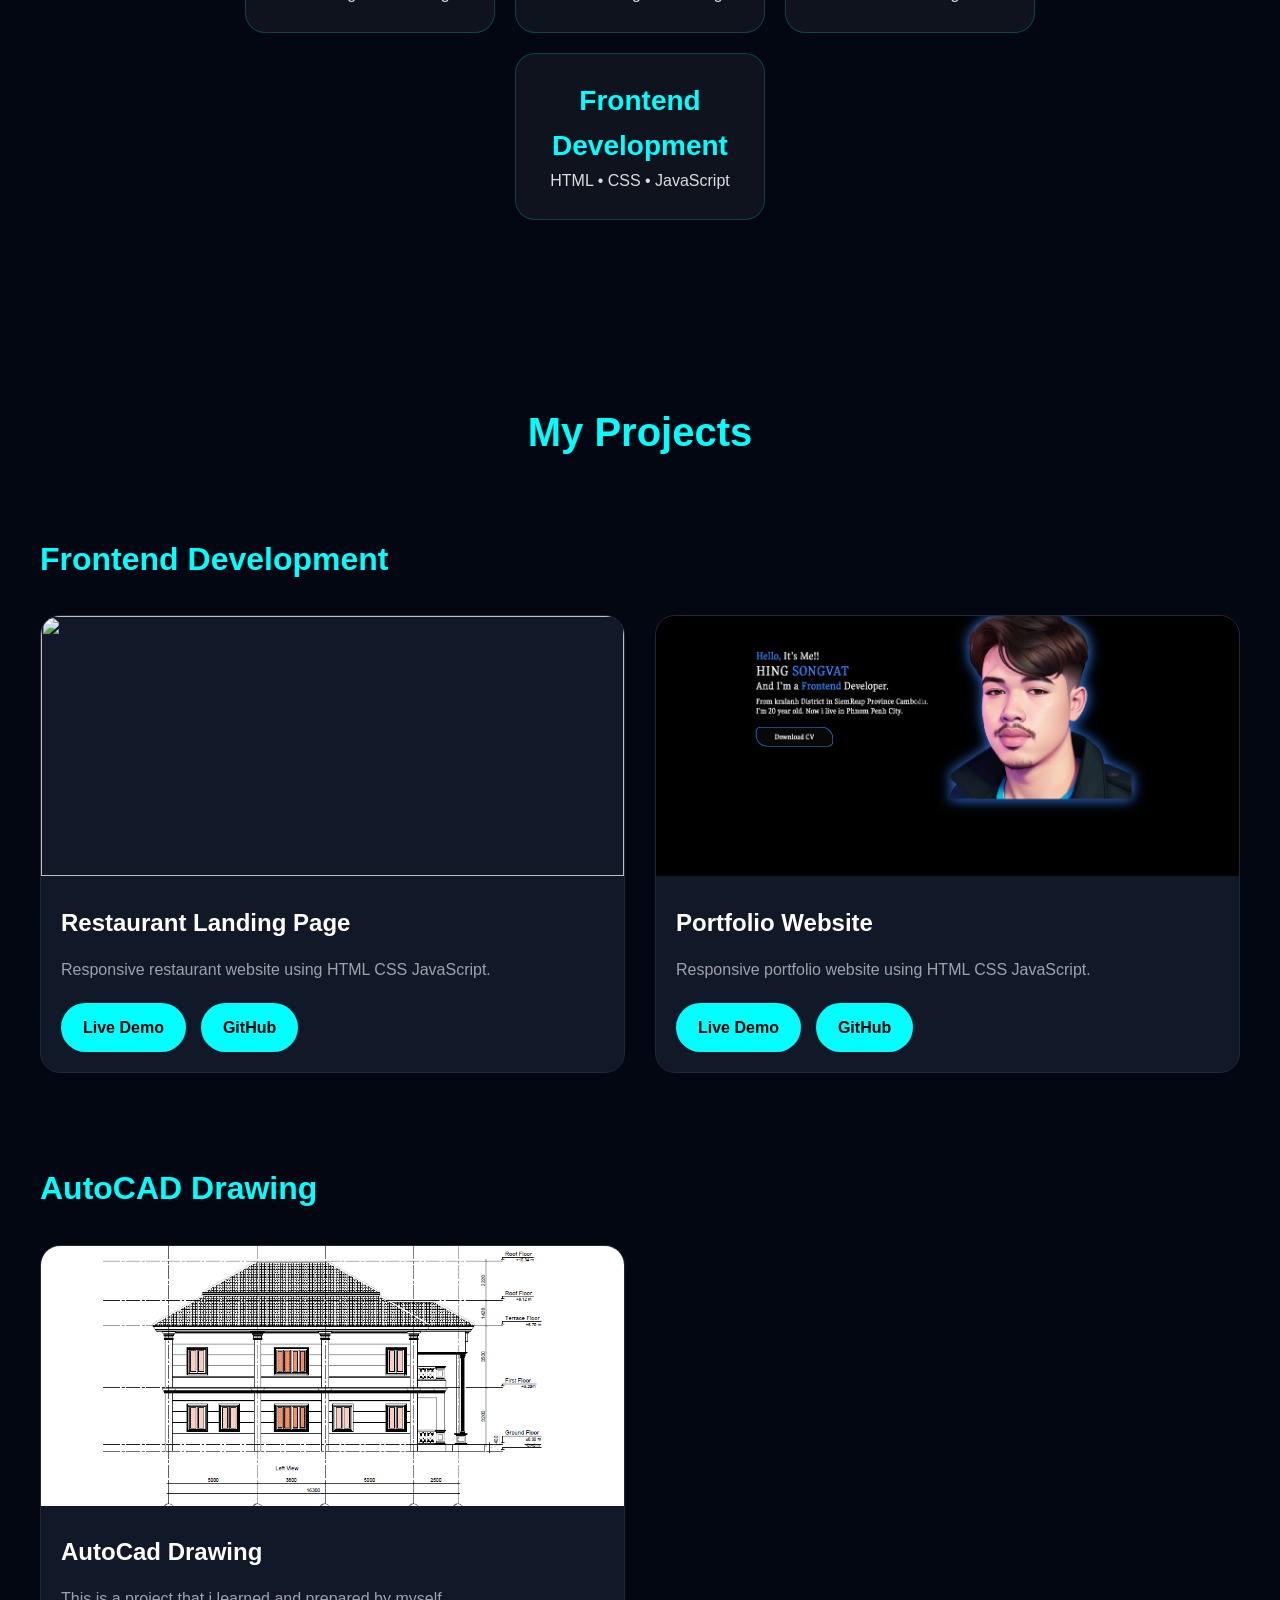
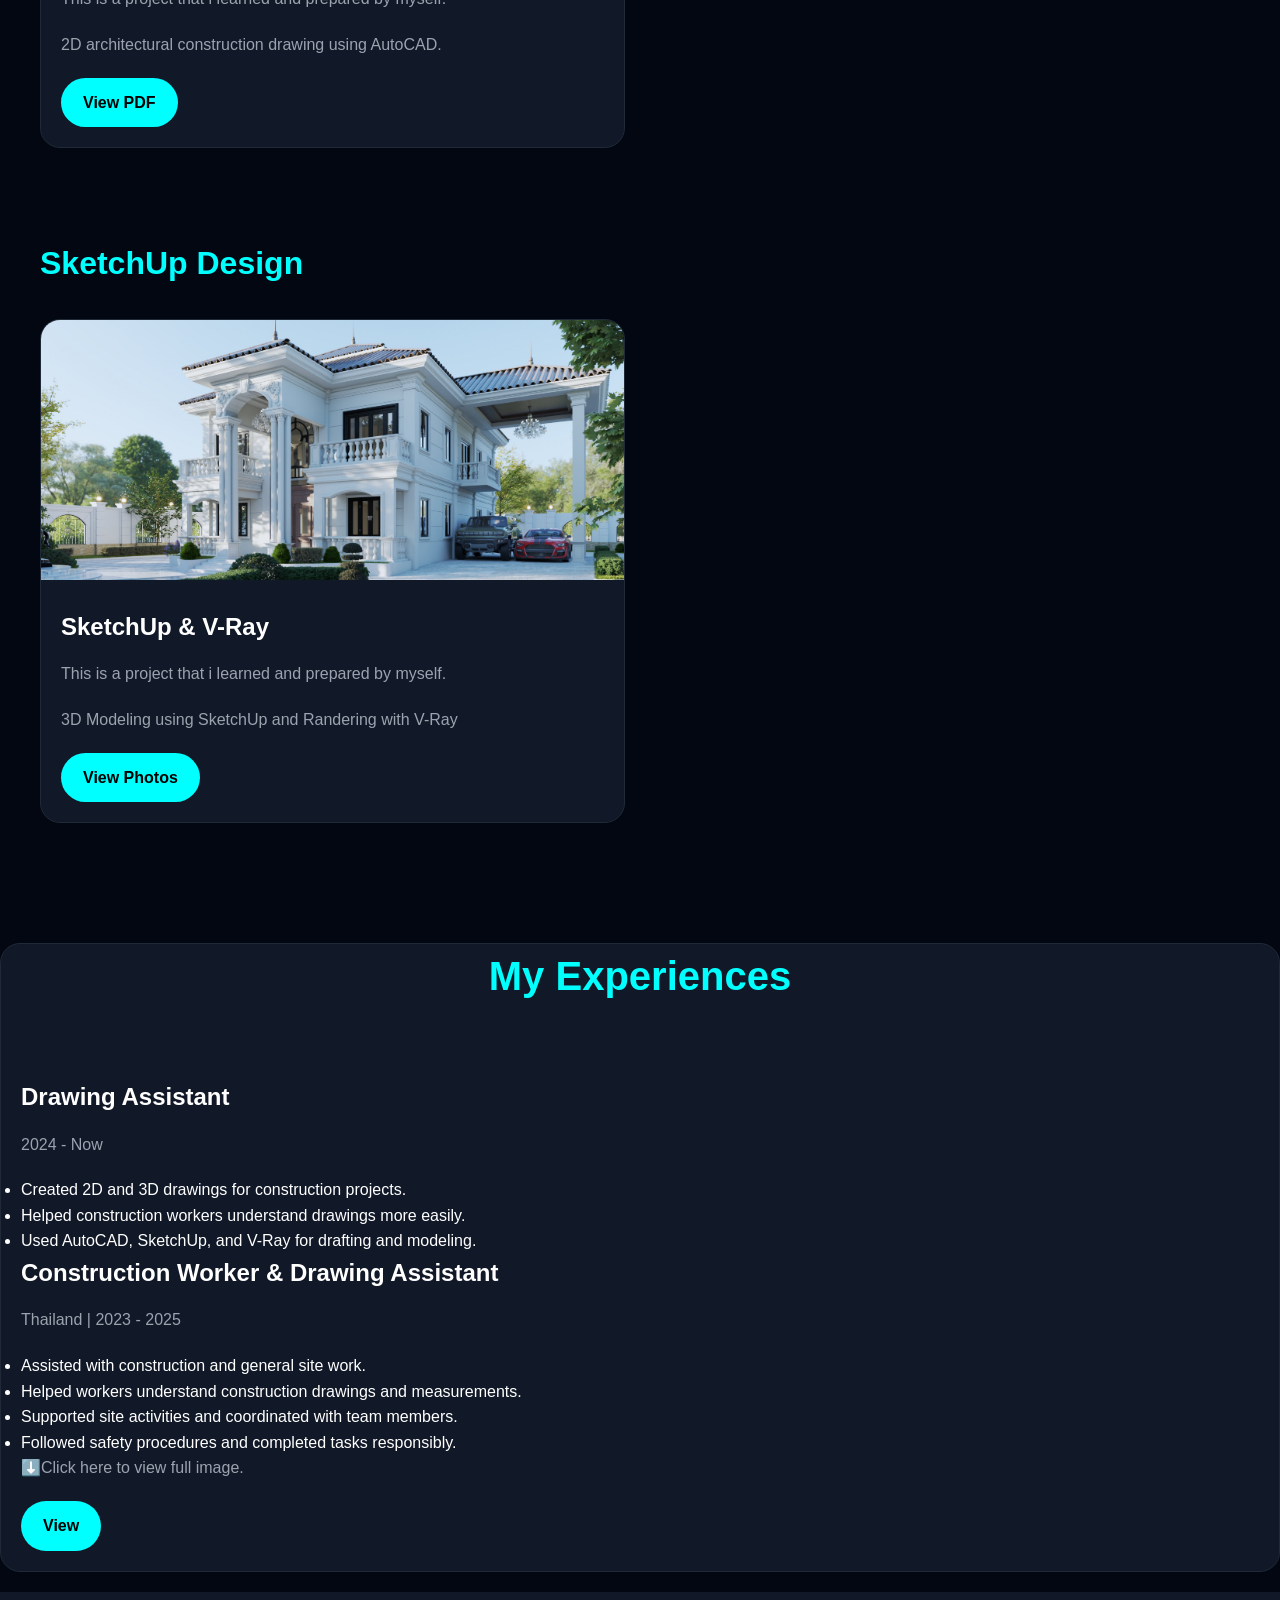
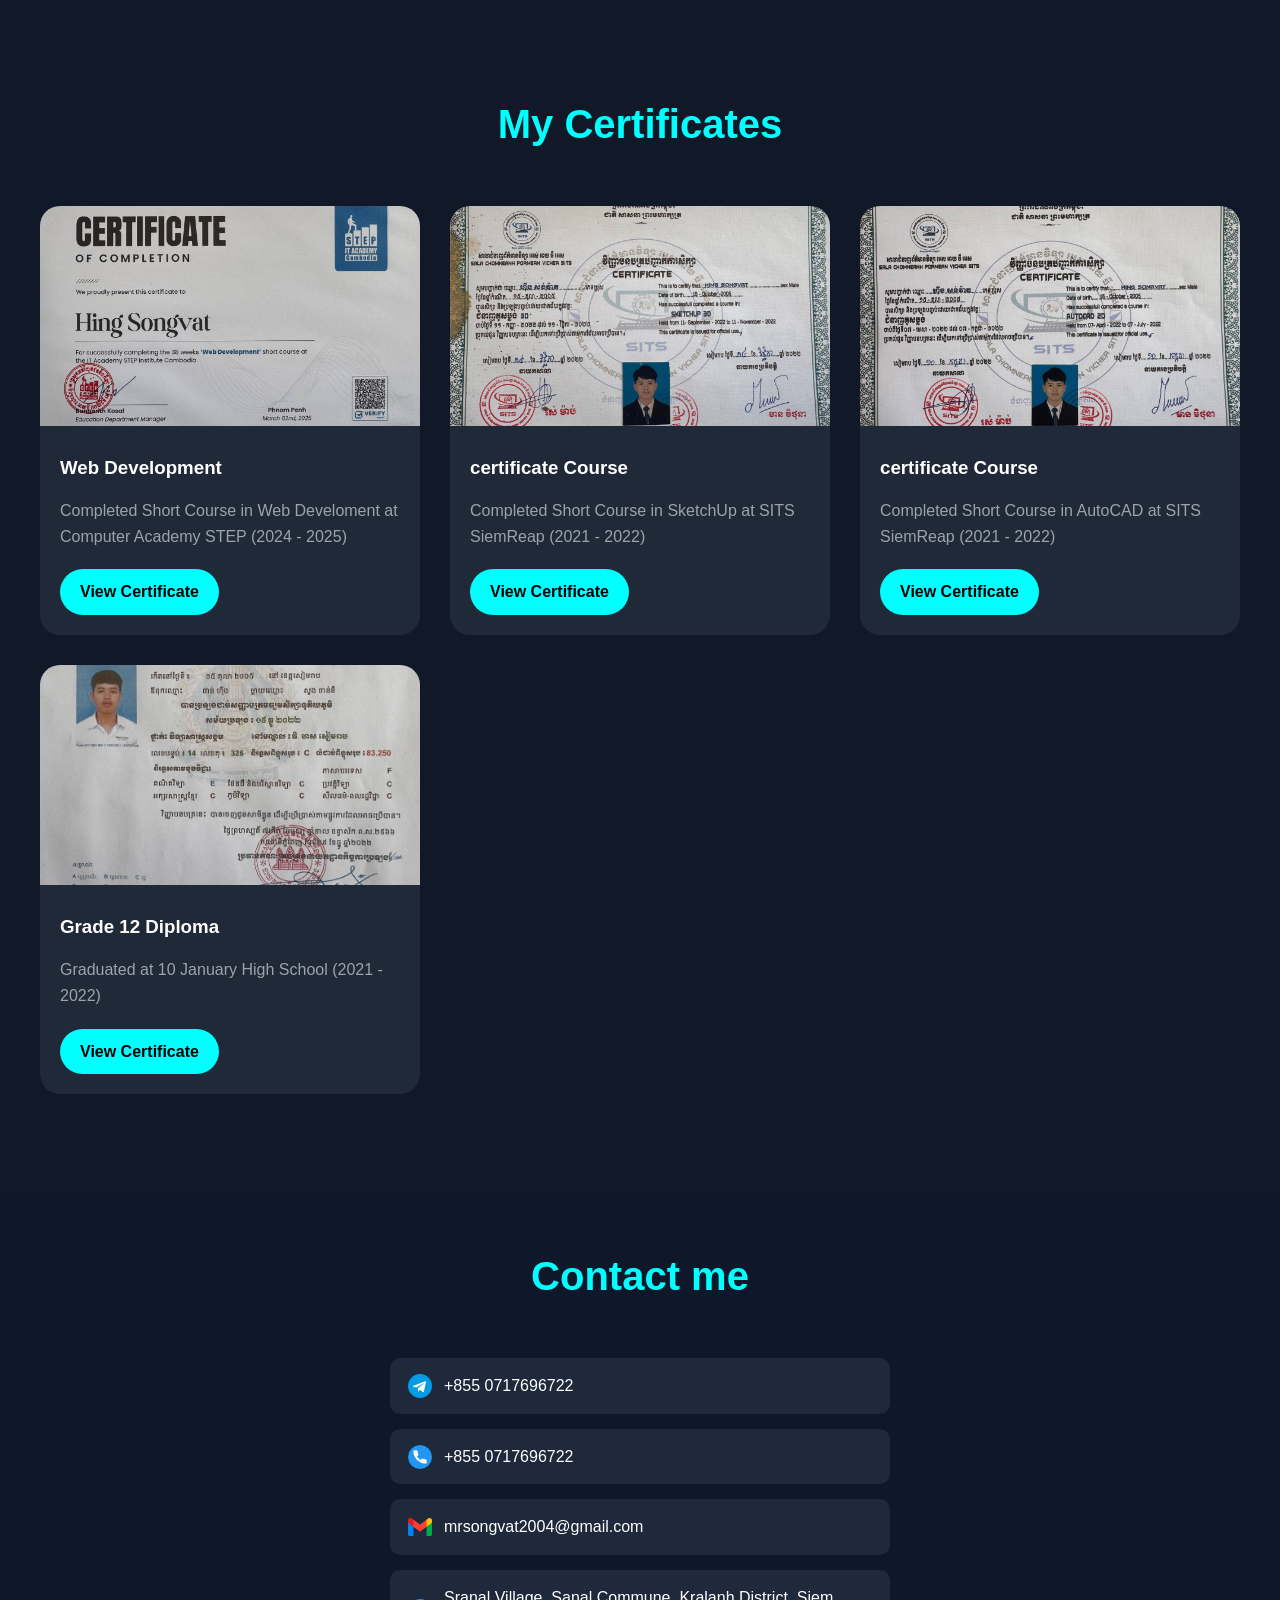
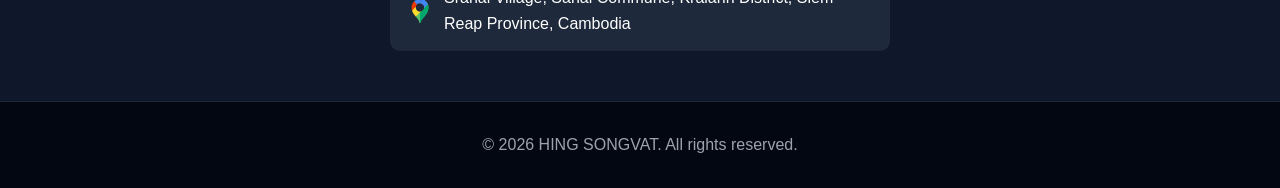
==== commit c197fe6a: "edited title" ====
--- a/index.html
+++ b/index.html
@@ -215,7 +215,7 @@
     <!-- ========================= -->
 
     <div class="project-card" id="Experience">
-      <h2 class="section-title">Experience</h2>
+      <h2 class="section-title">My Experiences</h2>
       <div class="project-content">
         <h4>Drawing Assistant</h4>
         <p>2024 - Now</p>
@@ -243,7 +243,7 @@
     </div>
 
     <section id="certificate" class="section dark">
-      <h2 class="section-title">Certificates</h2>
+      <h2 class="section-title">My Certificates</h2>
 
       <div class="certificate-grid">
         <!-- Card 1 -->
@@ -321,7 +321,7 @@
       <h2 class="section-title">Contact me</h2>
       <div class="contact-content">
         <!-- Telegram -->
-        <a href="https://t.me/yourtelegramusername" target="_blank">
+        <a href="https://t.me/stuuba2221" target="_blank">
           <img src="image/telegram (1).png" alt="Telegram Icon" />
           <span>+855 0717696722</span>
         </a>
